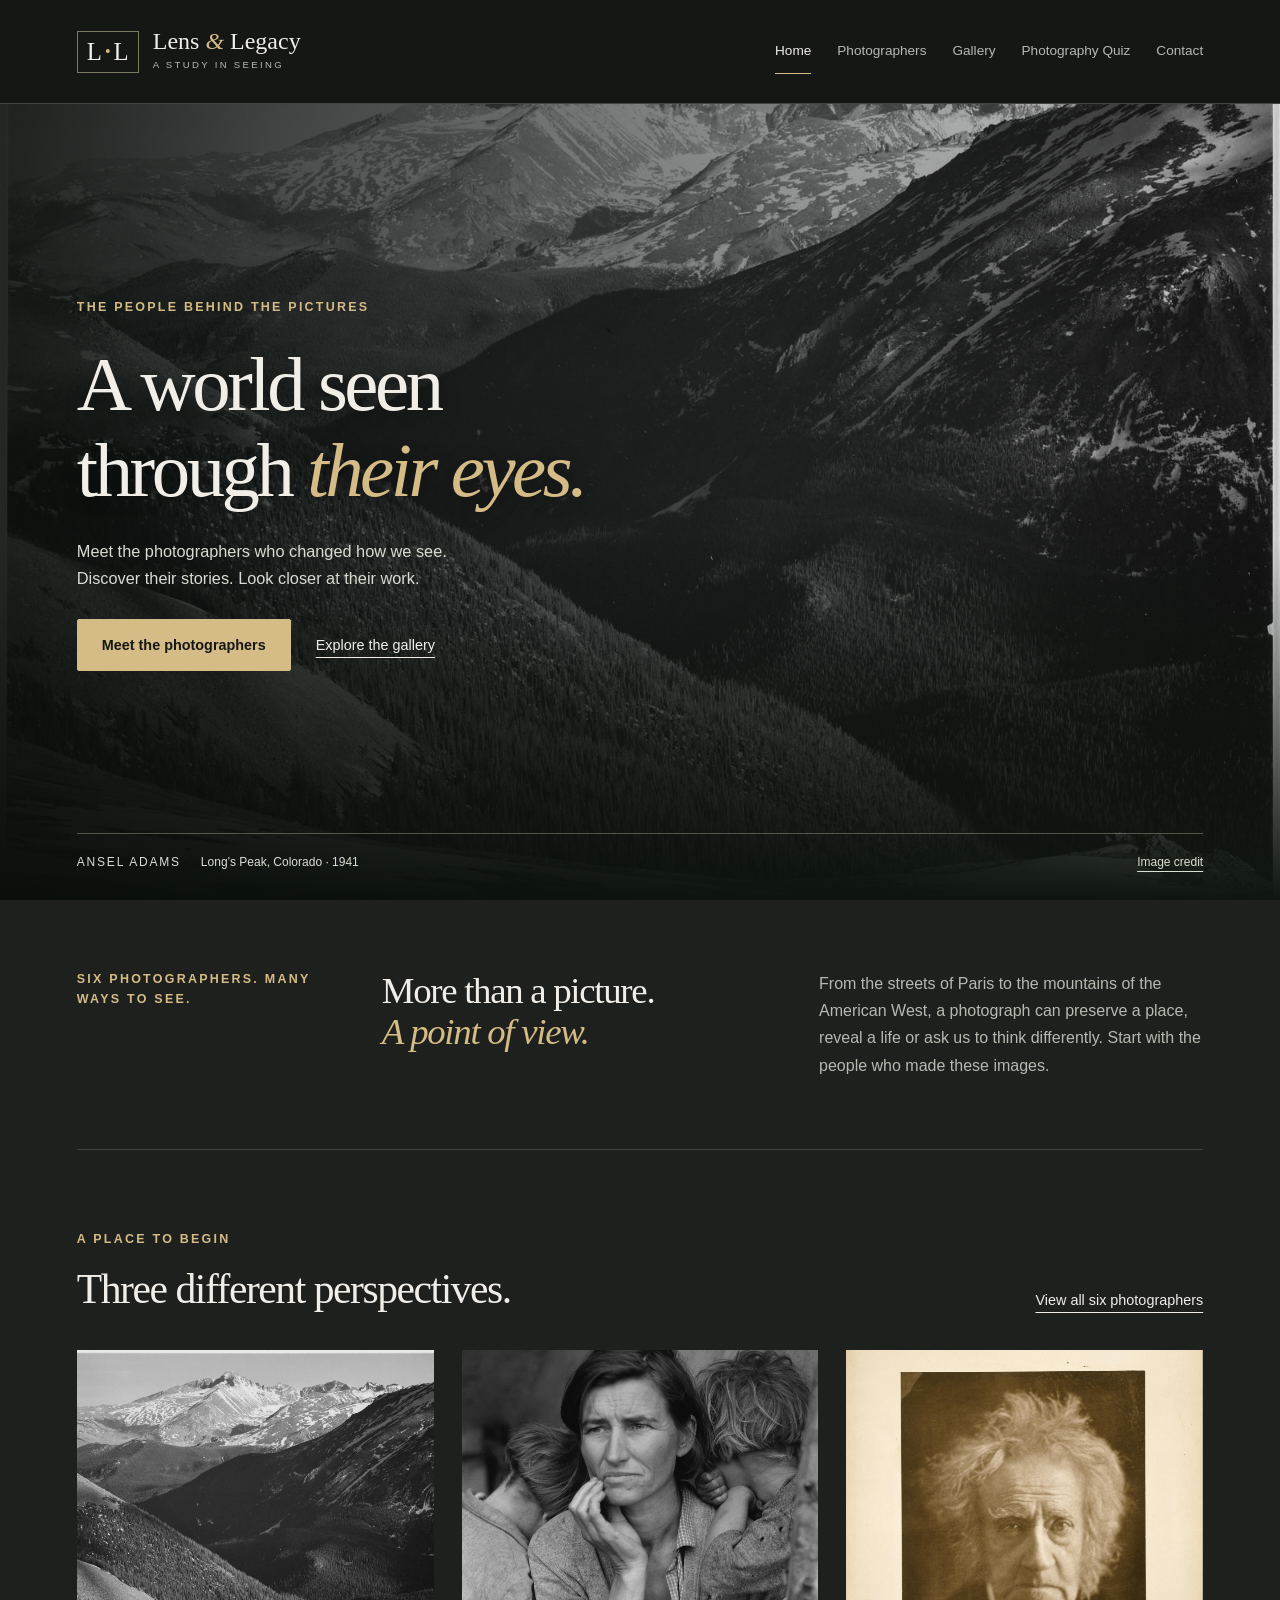
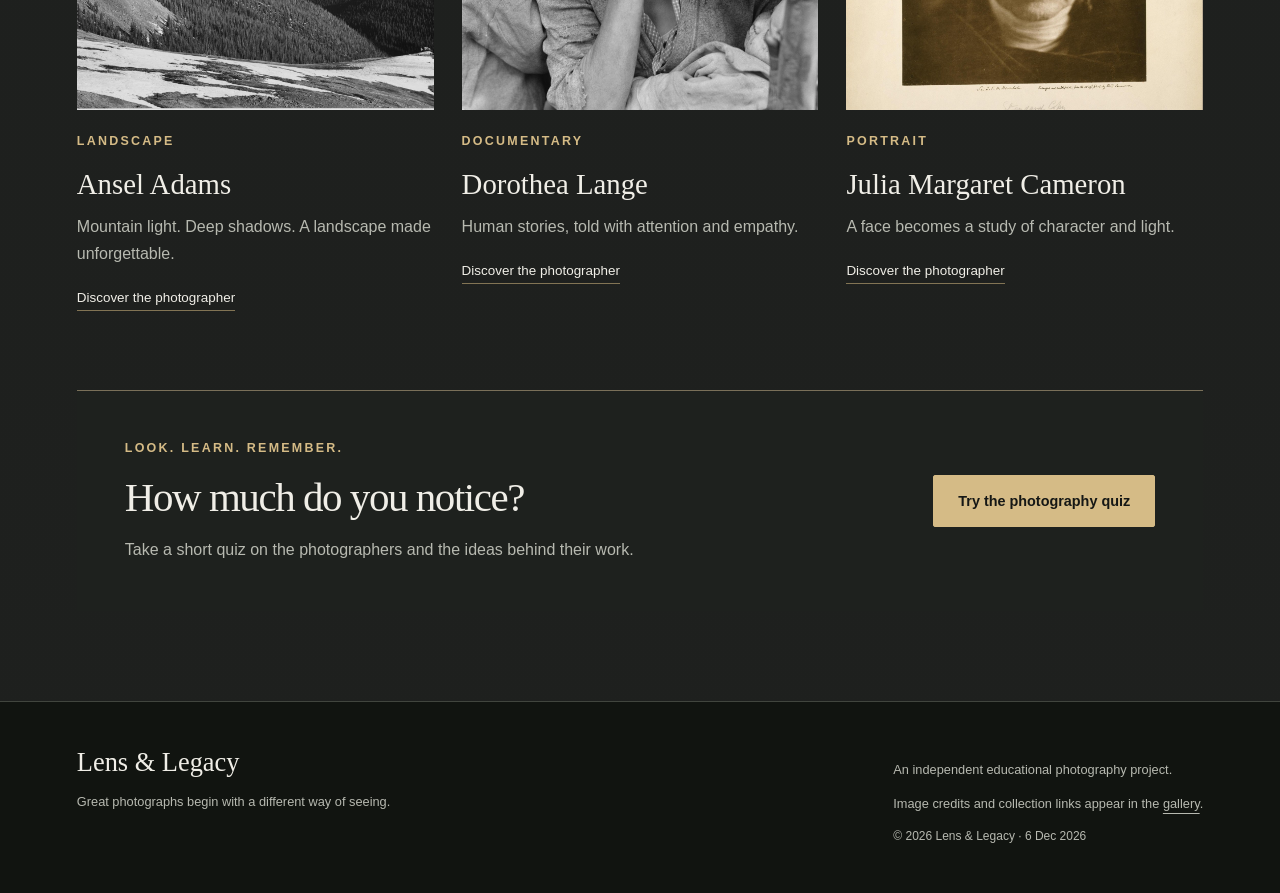
==== index.html @ 567e3548 "Create working photography website version 1" ====
<!DOCTYPE html>
<html lang="en">
<head>
  <meta charset="UTF-8">
  <meta name="viewport" content="width=device-width, initial-scale=1.0">
  <meta name="description" content="Discover six influential photographers, explore their work and learn to look more closely with Lens and Legacy.">
  <title>Home | Lens &amp; Legacy</title>
  <link rel="icon" href="images/favicon.svg" type="image/svg+xml">
  <link rel="stylesheet" href="css/styles.css">
  <script src="js/jquery-3.7.1.min.js" defer></script>
  <script src="js/script.js" defer></script>
</head>
<body>
<a class="skip-link" href="#main">Skip to main content</a>
<header class="site-header">
  <a class="brand" href="index.html" aria-label="Lens and Legacy home"><span class="brand-symbol" aria-hidden="true">L<span>•</span>L</span><span>Lens <i>&amp;</i> Legacy<small>A STUDY IN SEEING</small></span></a>
  <button class="menu-toggle" type="button" aria-expanded="false" aria-controls="navigation">Menu</button>
  <nav id="navigation" aria-label="Main navigation"><a href="index.html" class="active" aria-current="page">Home</a><a href="photographers.html">Photographers</a><a href="gallery.html">Gallery</a><a href="quiz.html">Photography Quiz</a><a href="contact.html">Contact</a></nav>
</header>
<main id="main"><section class="hero">
 <div class="hero-image" role="img" aria-label="Ansel Adams photograph of Long's Peak, Rocky Mountain National Park"></div>
 <div class="hero-copy"><p class="eyebrow">THE PEOPLE BEHIND THE PICTURES</p><h1>A world seen<br>through <em>their eyes.</em></h1><p>Meet the photographers who changed how we see.<br>Discover their stories. Look closer at their work.</p><div class="button-row"><a class="button" href="photographers.html">Meet the photographers</a><a class="text-link" href="gallery.html">Explore the gallery</a></div></div>
 <div class="hero-caption"><span>ANSEL ADAMS</span><span>Long’s Peak, Colorado · 1941</span><a href="gallery.html#credits">Image credit</a></div>
</section>
<section class="intro-strip wrap"><p class="eyebrow">SIX PHOTOGRAPHERS. MANY WAYS TO SEE.</p><h2>More than a picture.<br><em>A point of view.</em></h2><p>From the streets of Paris to the mountains of the American West, a photograph can preserve a place, reveal a life or ask us to think differently. Start with the people who made these images.</p></section>
<section class="wrap section"><div class="section-heading"><div><p class="eyebrow">A PLACE TO BEGIN</p><h2>Three different perspectives.</h2></div><a class="text-link" href="photographers.html">View all six photographers</a></div><div class="feature-grid"><a class="feature-card" href="photographers.html#adams"><div class="image-frame"><img src="images/adams.jpg" alt="Dark forested hills beneath the distant mountains of Rocky Mountain National Park" loading="lazy"></div><p class="eyebrow">Landscape</p><h3>Ansel Adams</h3><p>Mountain light. Deep shadows. A landscape made unforgettable.</p><span class="card-link">Discover the photographer</span></a><a class="feature-card" href="photographers.html#lange"><div class="image-frame"><img src="images/lange.jpg" alt="Florence Owens Thompson with her children close beside her in Migrant Mother" loading="lazy"></div><p class="eyebrow">Documentary</p><h3>Dorothea Lange</h3><p>Human stories, told with attention and empathy.</p><span class="card-link">Discover the photographer</span></a><a class="feature-card" href="photographers.html#cameron"><div class="image-frame"><img src="images/cameron.jpg" alt="A close portrait of the scientist John Herschel with long white hair" loading="lazy"></div><p class="eyebrow">Portrait</p><h3>Julia Margaret Cameron</h3><p>A face becomes a study of character and light.</p><span class="card-link">Discover the photographer</span></a></div></section><section class="learning-banner wrap"><div><p class="eyebrow">LOOK. LEARN. REMEMBER.</p><h2>How much do you notice?</h2><p>Take a short quiz on the photographers and the ideas behind their work.</p></div><a class="button" href="quiz.html">Try the photography quiz</a></section></main>
<footer class="site-footer">
 <div><a class="footer-brand" href="index.html">Lens &amp; Legacy</a><p>Great photographs begin with a different way of seeing.</p></div>
 <div><p>An independent educational photography project.</p><p>Image credits and collection links appear in the <a href="gallery.html#credits">gallery</a>.</p><small>© 2026 Lens &amp; Legacy · <span id="current-date"></span></small></div>
</footer>
<noscript><p class="notice">Enable JavaScript to use gallery filters, the quiz and the contact form. Photographer biographies remain available below each profile.</p></noscript>
</body>
</html>
---- css/styles.css ----
/* Shared page foundations */
:root { --background:#151715; --panel:#1e211e; --text:#f0eee7; --muted:#b7b9b0; --gold:#d5bb86; --line:#41453e; }
* { box-sizing:border-box; }
html { scroll-behavior:smooth; scroll-padding-top:110px; }
body { margin:0; background:linear-gradient(#151715f5,#151715f5),url('../images/adams.jpg') center/cover fixed; color:var(--text); font:16px/1.7 Arial,Helvetica,sans-serif; }
a { color:inherit; text-underline-offset:5px; }
button,input,select,textarea { font:inherit; }
button,a,input,select,textarea { -webkit-tap-highlight-color:transparent; }
button { cursor:pointer; }
button:disabled { cursor:default; }
img { display:block; max-width:100%; }
h1,h2,h3,p,figure { margin:0; }
h1,h2,h3 { font-family:Georgia,'Times New Roman',serif; font-weight:400; line-height:1.12; }
h1 { font-size:clamp(3.1rem,6vw,6.2rem); letter-spacing:-.045em; }
h2 { font-size:clamp(2rem,3.2vw,3.2rem); letter-spacing:-.035em; }
h3 { font-size:1.8rem; }
em { font-weight:400; color:var(--gold); }
p { margin-bottom:1rem; }
.wrap { width:min(1240px,88%); margin-inline:auto; }
.section { padding:80px 0; }
.eyebrow { color:var(--gold); font-size:.78rem; letter-spacing:.18em; line-height:1.6; font-weight:bold; text-transform:uppercase; }
.muted,small,figcaption { color:var(--muted); }
small { font-size:.875rem; }
.skip-link { position:fixed; left:16px; top:-90px; background:var(--gold); color:#111; padding:12px 20px; z-index:100; }
.skip-link:focus { top:12px; }
:focus-visible { outline:3px solid var(--gold); outline-offset:5px; }
.button,.secondary-button { display:inline-block; padding:13px 24px; border:1px solid var(--gold); border-radius:2px; background:var(--gold); color:#151715; text-decoration:none; font-size:.9rem; font-weight:bold; transition:background .2s,transform .2s; }
.button:hover { background:#e7cfa3; transform:translateY(-2px); }
.secondary-button { background:transparent; color:var(--text); border-color:#777d70; }
.secondary-button:hover { background:#32372e; }
.button-row { display:flex; align-items:center; flex-wrap:wrap; gap:25px; margin-top:26px; }
.text-link,.text-button { font-size:.9rem; color:var(--text); text-decoration:underline; text-underline-offset:7px; }
.text-button { border:0; padding:5px 0; background:transparent; }
.text-link:hover,.text-button:hover { color:var(--gold); }
.notice { padding:24px; background:var(--panel); }
[hidden] { display:none !important; }
/* Header and consistent navigation */
.site-header { display:flex; align-items:center; justify-content:space-between; gap:24px; min-height:104px; padding:20px 6%; border-bottom:1px solid var(--line); background:#151715; }
.brand { display:flex; align-items:center; gap:14px; text-decoration:none; font:1.5rem Georgia,serif; white-space:nowrap; }
.brand i { color:var(--gold); }
.brand small { display:block; font: .6rem/2 Arial,sans-serif; letter-spacing:.24em; }
.brand-symbol { display:flex; align-items:center; font-size:1.55rem; border:1px solid #797863; padding:6px 9px; }
.brand-symbol span { color:var(--gold); font-size:1rem; padding:0 3px; }
nav { display:flex; gap:26px; align-items:center; }
nav a { color:var(--muted); font-size:.85rem; text-decoration:none; padding:10px 0; border-bottom:1px solid transparent; }
nav a:hover,nav a.active { color:var(--text); border-bottom-color:var(--gold); }
.menu-toggle { display:none; border:1px solid var(--line); color:var(--text); background:transparent; padding:8px 14px; }
/* Home exhibition hero */
.hero { min-height:660px; height:calc(100vh - 104px); max-height:900px; position:relative; display:flex; align-items:center; overflow:hidden; }
.hero-image { position:absolute; inset:0; background:linear-gradient(90deg,rgba(9,14,11,.88),rgba(9,14,11,.35) 65%,rgba(9,14,11,.08)),linear-gradient(0deg,#101610,transparent 45%),url('../images/adams.jpg') center 49%/cover; }
.hero-copy { position:relative; width:88%; max-width:1240px; margin:auto; padding:65px 0 100px; }
.hero-copy h1 { margin:24px 0; max-width:880px; text-shadow:0 2px 20px #0005; }
.hero-copy>p:not(.eyebrow) { color:#d8dbd2; font-size:1.02rem; }
.hero-caption { position:absolute; bottom:28px; left:6%; right:6%; display:flex; gap:20px; align-items:center; border-top:1px solid #a3ac9270; padding-top:18px; color:#d9ded3; font-size:.75rem; }
.hero-caption span:first-child { letter-spacing:.15em; }
.hero-caption a { margin-left:auto; }
.intro-strip { display:grid; grid-template-columns:1fr 1.5fr 1.45fr; gap:40px; padding:70px 0; border-bottom:1px solid var(--line); align-items:start; }
.intro-strip h2 { font-size:2.3rem; }
.intro-strip>p:last-child { color:var(--muted); margin:0; }
.section-heading { display:flex; align-items:end; justify-content:space-between; gap:25px; margin-bottom:38px; }
.section-heading h2 { font-size:2.6rem; }
.feature-grid { display:grid; grid-template-columns:repeat(3,1fr); gap:28px; }
.feature-card { text-decoration:none; }
.image-frame { overflow:hidden; background:#0b0c0b; margin-bottom:22px; }
.feature-card img { width:100%; height:360px; object-fit:cover; transition:transform .6s; }
.feature-card:hover img { transform:scale(1.035); }
.feature-card h3 { margin-bottom:12px; }
.feature-card p:not(.eyebrow) { color:var(--muted); }
.card-link { font-size:.84rem; border-bottom:1px solid #827454; padding-bottom:5px; }
.learning-banner { display:flex; justify-content:space-between; align-items:center; gap:30px; padding:48px; background:var(--panel); border-top:1px solid #7a7059; margin-bottom:90px; }
.learning-banner h2 { margin-bottom:15px; }
.learning-banner p:last-child { color:var(--muted); margin-bottom:0; }
.learning-banner .button { flex-shrink:0; }
/* Page introductions and biographies */
.page-intro { padding:80px 0 60px; border-bottom:1px solid var(--line); }
.page-intro h1 { margin:20px 0 26px; }
.page-intro>p:last-child { max-width:650px; color:var(--muted); font-size:1.05rem; }
.profiles { padding-bottom:60px; }
.profile { display:grid; grid-template-columns: .9fr 1.1fr; gap:70px; padding:70px 0; border-bottom:1px solid var(--line); scroll-margin-top:20px; }
.profile:nth-child(even) figure { order:2; }
.profile figure img { width:100%; height:460px; object-fit:contain; background:#101210; }
figcaption { font-size:.85rem; padding-top:12px; }
.profile-copy h2 { margin:15px 0 20px; }
.profile-copy>p:not(.eyebrow) { color:var(--muted); }
.profile-copy .standfirst { color:var(--text) !important; font-size:1.2rem; }
.story-details { margin-top:22px; padding:22px 0 0; border-top:1px solid var(--line); }
.story-details h3 { font-size:1.35rem; margin-bottom:12px; color:var(--gold); }
.story-details p { color:var(--muted); }
.story-details a { font-size:.8rem; }
/* Gallery and full photograph viewer */
.gallery-section { padding-top:36px; }
.filter-bar { display:flex; gap:12px; flex-wrap:wrap; margin-bottom:16px; }
.filter-button { background:transparent; color:var(--muted); border:1px solid #666d60; padding:8px 21px; border-radius:2px; font-size:.9rem; }
.filter-button.selected,.filter-button:hover { background:var(--gold); border-color:var(--gold); color:#111; }
#gallery-status { font-size:.85rem; }
.gallery-grid { display:grid; grid-template-columns:repeat(3,1fr); gap:45px 28px; margin-top:28px; }
.gallery-open { position:relative; width:100%; border:0; padding:0; background:#0c0e0c; overflow:hidden; }
.gallery-open img { width:100%; height:360px; object-fit:cover; transition:transform .5s; }
.gallery-open span { position:absolute; bottom:16px; left:16px; background:#131713e8; color:var(--text); padding:6px 12px; font-size:.8rem; }
.gallery-open:hover img { transform:scale(1.04); }
.gallery-item h2 { font-size:1.55rem; margin-bottom:10px; }
.gallery-item figcaption p { margin-bottom:8px; }
.credits { max-width:900px; margin-top:70px; border-top:1px solid var(--line); }
.credits h2 { margin-bottom:20px; }
.credits p,.credits li { color:var(--muted); font-size:.9rem; }
.credits li { padding-bottom:12px; }
dialog { background:#161916; color:var(--text); border:1px solid #737767; width:min(1100px,95vw); max-height:95vh; padding:22px; }
dialog::backdrop { background:#000e; }
.viewer-top { display:flex; justify-content:space-between; align-items:center; }
.viewer-top p { margin:0; color:var(--muted); font-size:.85rem; }
dialog button { background:transparent; color:var(--text); border:1px solid var(--line); padding:7px 15px; font-size:.85rem; }
#viewer-image { width:100%; height:65vh; object-fit:contain; margin:18px 0; }
.viewer-bottom { display:flex; justify-content:space-between; align-items:center; gap:20px; text-align:center; }
.viewer-bottom h2 { font-size:1.35rem; }
.viewer-bottom p,.viewer-bottom a { font-size:.8rem; margin:7px 0; }
/* Forms and quiz */
.quiz-layout,.contact-layout { display:grid; grid-template-columns:1fr 1.7fr; gap:80px; padding:60px 0 90px; }
.quiz-note,.contact-note { align-self:start; }
.quiz-note { padding:30px; background:var(--panel); border-top:2px solid var(--gold); }
.quiz-note h2,.contact-note h2 { font-size:2.2rem; margin:18px 0; }
.quiz-note p,.contact-note p { color:var(--muted); }
.quiz-note a { display:block; margin-top:25px; font-size:.9rem; }
.quiz-note button { display:block; margin-top:15px; }
fieldset { border:0; padding:0 0 30px; margin:0 0 34px; border-bottom:1px solid var(--line); min-width:0; }
legend { font:1.4rem/1.4 Georgia,serif; margin-bottom:18px; width:100%; }
.question-number { display:block; font: .75rem/2 Arial,sans-serif; text-transform:uppercase; letter-spacing:.12em; color:var(--gold); margin-bottom:8px; }
.answer-option { display:flex; align-items:center; gap:13px; padding:13px 17px; margin:10px 0; border:1px solid var(--line); background:#1c201b; cursor:pointer; }
.answer-option:has(input:checked) { border-color:var(--gold); background:#333326; }
input[type=radio],input[type=checkbox] { accent-color:var(--gold); width:18px; height:18px; flex-shrink:0; }
.answer-feedback { margin-top:15px; font-size:.9rem; color:var(--gold); }
.contact-note img { height:330px; width:100%; object-fit:cover; margin-bottom:26px; }
.form-note { color:var(--muted); font-size:.9rem; padding-bottom:15px; }
.form-field { margin-bottom:24px; }
.form-field>label { display:block; margin-bottom:9px; }
input[type=text],input[type=email],select,textarea { width:100%; background:#20241f; color:var(--text); border:1px solid #747b6b; border-radius:2px; padding:12px 14px; }
select { appearance:none; background-image:url("data:image/svg+xml,%3Csvg xmlns='http://www.w3.org/2000/svg' width='16' height='12'%3E%3Cpath d='m3 3 5 5 5-5' fill='none' stroke='%23d5bb86' stroke-width='2'/%3E%3C/svg%3E"); background-position:right 14px center; background-repeat:no-repeat; padding-right:40px; }
textarea { resize:vertical; min-height:160px; }
.form-field small { display:block; margin-top:5px; }
.check-label { display:flex !important; align-items:start; gap:12px; font-size:.9rem; }
.check-label input { margin-top:5px; }
.error { display:block; color:#ffb6a6; font-size:.9rem; margin-top:6px; }
[aria-invalid=true] { border-color:#ffb6a6 !important; }
.result-panel { background:var(--panel); border:1px solid #827454; padding:30px; margin-top:30px; }
.result-panel h2 { margin-bottom:18px; }
.result-panel p { color:var(--muted); }
.score { color:var(--gold) !important; font:3.8rem Georgia,serif; }
dt { color:var(--gold); margin-top:15px; font-size:.85rem; }
dd { margin:5px 0 20px; white-space:pre-wrap; overflow-wrap:anywhere; }
.site-footer { padding:45px 6%; display:flex; justify-content:space-between; gap:40px; border-top:1px solid var(--line); background:#111410; }
.footer-brand { font:1.65rem Georgia,serif; text-decoration:none; }
.site-footer p { font-size:.8rem; color:var(--muted); margin-top:12px; margin-bottom:6px; }
.site-footer small { font-size:.75rem; }
/* Smaller screens */
@media(max-width:1000px) {
 .site-header { flex-wrap:wrap; }
 nav { gap:20px; }
 .brand { font-size:1.25rem; }
 .intro-strip { grid-template-columns:1fr 1fr; }
 .intro-strip>.eyebrow { grid-column:1/-1; }
 .profile { gap:35px; }
 .feature-card img,.gallery-open img { height:290px; }
 .quiz-layout,.contact-layout { gap:35px; }
}
@media(max-width:720px) {
 .site-header { min-height:90px; padding:18px 6%; }
 .menu-toggle { display:block; }
 nav { width:100%; flex-wrap:wrap; gap:5px 22px; }
 .js-menu nav { display:none; }
 .js-menu nav.is-open { display:flex; }
 .hero { min-height:650px; height:auto; }
 .hero-copy { padding:80px 0 150px; }
 .hero-copy h1 { font-size:3.6rem; }
 .hero-image { background-position:60% center; }
 .hero-caption { flex-wrap:wrap; gap:6px 16px; }
 .hero-caption span:nth-child(2) { width:100%; }
 .hero-caption a { margin-left:0; }
 .intro-strip,.feature-grid,.gallery-grid,.profile,.quiz-layout,.contact-layout { grid-template-columns:1fr; }
 .intro-strip { padding:45px 0; gap:20px; }
 .section { padding:50px 0; }
 .section-heading,.learning-banner { align-items:start; flex-direction:column; }
 .section-heading h2 { font-size:2.1rem; }
 .feature-grid { gap:40px; }
 .feature-card img { height:390px; }
 .learning-banner { padding:30px; margin-bottom:55px; }
 .page-intro { padding:50px 0 35px; }
 .page-intro h1 { font-size:3.2rem; }
 .profile { padding:40px 0; gap:28px; }
 .profile:nth-child(even) figure { order:0; }
 .profile figure img { height:370px; }
 .gallery-grid { gap:35px; }
 .gallery-open img { height:420px; }
 .credits { margin-top:45px; }
 .viewer-bottom { flex-wrap:wrap; }
 .viewer-bottom>div { order:-1; width:100%; }
 #viewer-image { height:52vh; }
 .quiz-layout,.contact-layout { padding:35px 0 60px; }
 .site-footer { flex-direction:column; gap:24px; }
}
@media(prefers-reduced-motion:reduce) {
 html { scroll-behavior:auto; }
 *,*::before,*::after { animation:none !important; transition:none !important; }
}
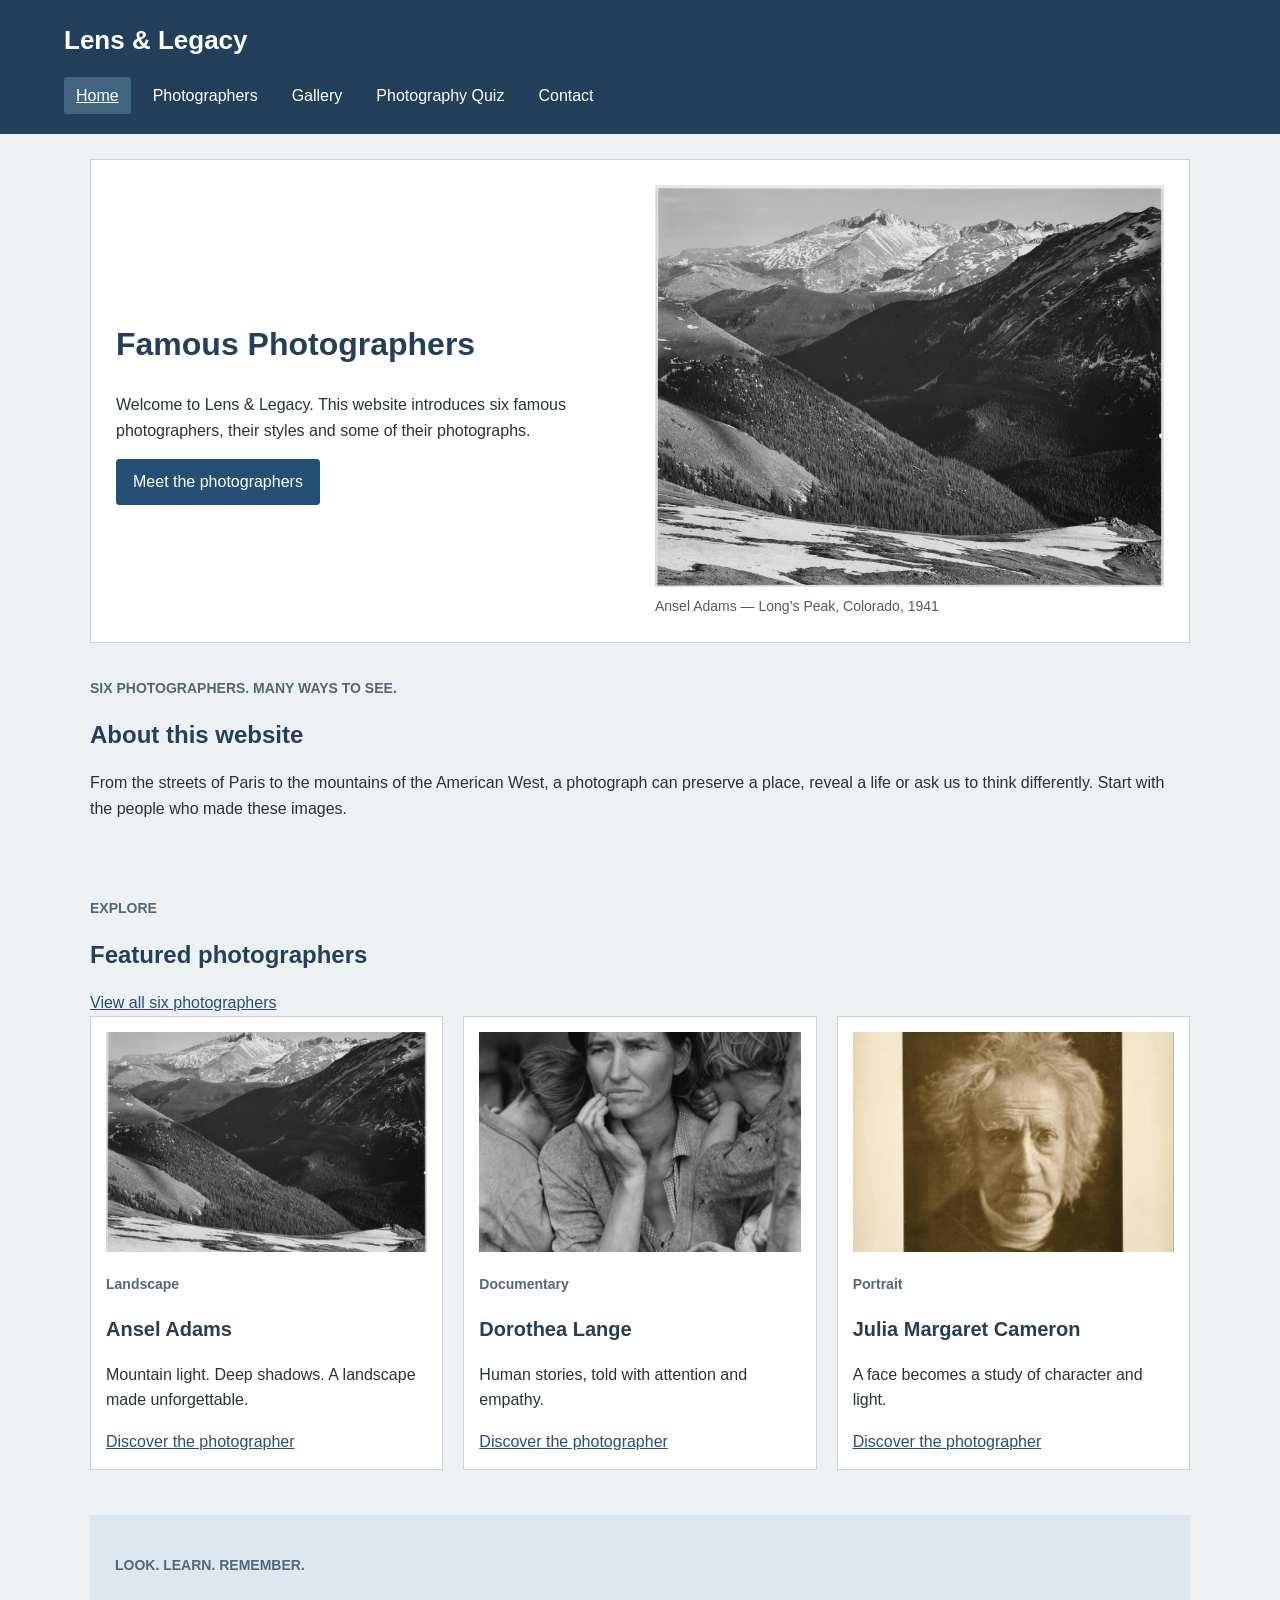
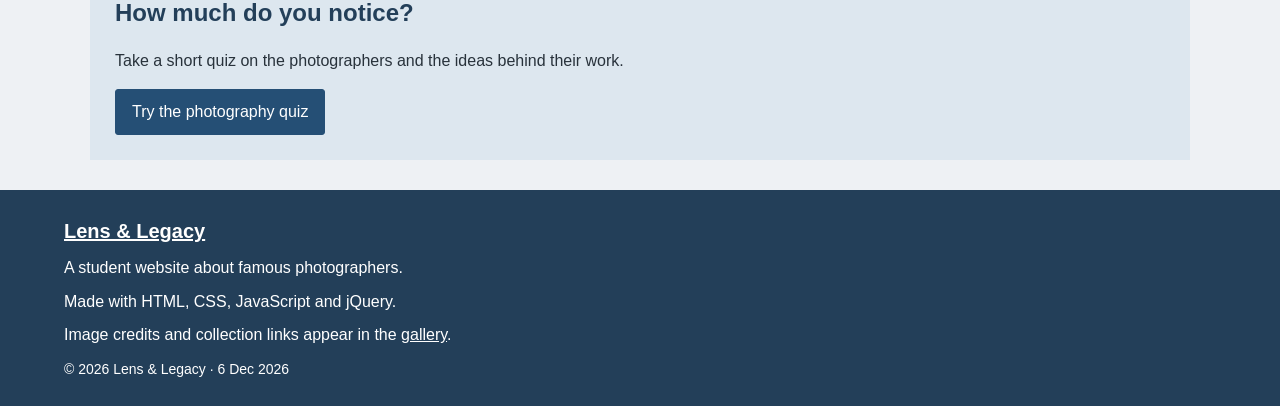
==== commit 7e361163: "Simplify layout and gallery for beginner coursework" ====
--- a/index.html
+++ b/index.html
@@ -13,21 +13,68 @@
 <body>
 <a class="skip-link" href="#main">Skip to main content</a>
 <header class="site-header">
-  <a class="brand" href="index.html" aria-label="Lens and Legacy home"><span class="brand-symbol" aria-hidden="true">L<span>•</span>L</span><span>Lens <i>&amp;</i> Legacy<small>A STUDY IN SEEING</small></span></a>
-  <button class="menu-toggle" type="button" aria-expanded="false" aria-controls="navigation">Menu</button>
+  <a class="brand" href="index.html" aria-label="Lens and Legacy home"><span>Lens <i>&amp;</i> Legacy</span></a>
   <nav id="navigation" aria-label="Main navigation"><a href="index.html" class="active" aria-current="page">Home</a><a href="photographers.html">Photographers</a><a href="gallery.html">Gallery</a><a href="quiz.html">Photography Quiz</a><a href="contact.html">Contact</a></nav>
 </header>
-<main id="main"><section class="hero">
- <div class="hero-image" role="img" aria-label="Ansel Adams photograph of Long's Peak, Rocky Mountain National Park"></div>
- <div class="hero-copy"><p class="eyebrow">THE PEOPLE BEHIND THE PICTURES</p><h1>A world seen<br>through <em>their eyes.</em></h1><p>Meet the photographers who changed how we see.<br>Discover their stories. Look closer at their work.</p><div class="button-row"><a class="button" href="photographers.html">Meet the photographers</a><a class="text-link" href="gallery.html">Explore the gallery</a></div></div>
- <div class="hero-caption"><span>ANSEL ADAMS</span><span>Long’s Peak, Colorado · 1941</span><a href="gallery.html#credits">Image credit</a></div>
+<main id="main">
+<section class="hero wrap">
+  <div class="hero-copy">
+    <h1>Famous Photographers</h1>
+    <p>Welcome to Lens &amp; Legacy. This website introduces six famous photographers, their styles and some of their photographs.</p>
+    <a class="button" href="photographers.html">Meet the photographers</a>
+  </div>
+  <figure>
+    <img src="images/adams.jpg" alt="Mountains and forest in Rocky Mountain National Park photographed by Ansel Adams">
+    <figcaption>Ansel Adams — Long’s Peak, Colorado, 1941</figcaption>
+  </figure>
 </section>
-<section class="intro-strip wrap"><p class="eyebrow">SIX PHOTOGRAPHERS. MANY WAYS TO SEE.</p><h2>More than a picture.<br><em>A point of view.</em></h2><p>From the streets of Paris to the mountains of the American West, a photograph can preserve a place, reveal a life or ask us to think differently. Start with the people who made these images.</p></section>
-<section class="wrap section"><div class="section-heading"><div><p class="eyebrow">A PLACE TO BEGIN</p><h2>Three different perspectives.</h2></div><a class="text-link" href="photographers.html">View all six photographers</a></div><div class="feature-grid"><a class="feature-card" href="photographers.html#adams"><div class="image-frame"><img src="images/adams.jpg" alt="Dark forested hills beneath the distant mountains of Rocky Mountain National Park" loading="lazy"></div><p class="eyebrow">Landscape</p><h3>Ansel Adams</h3><p>Mountain light. Deep shadows. A landscape made unforgettable.</p><span class="card-link">Discover the photographer</span></a><a class="feature-card" href="photographers.html#lange"><div class="image-frame"><img src="images/lange.jpg" alt="Florence Owens Thompson with her children close beside her in Migrant Mother" loading="lazy"></div><p class="eyebrow">Documentary</p><h3>Dorothea Lange</h3><p>Human stories, told with attention and empathy.</p><span class="card-link">Discover the photographer</span></a><a class="feature-card" href="photographers.html#cameron"><div class="image-frame"><img src="images/cameron.jpg" alt="A close portrait of the scientist John Herschel with long white hair" loading="lazy"></div><p class="eyebrow">Portrait</p><h3>Julia Margaret Cameron</h3><p>A face becomes a study of character and light.</p><span class="card-link">Discover the photographer</span></a></div></section><section class="learning-banner wrap"><div><p class="eyebrow">LOOK. LEARN. REMEMBER.</p><h2>How much do you notice?</h2><p>Take a short quiz on the photographers and the ideas behind their work.</p></div><a class="button" href="quiz.html">Try the photography quiz</a></section></main>
+<section class="intro-strip wrap">
+<p class="eyebrow">SIX PHOTOGRAPHERS. MANY WAYS TO SEE.</p>
+<h2>About this website</h2>
+<p>From the streets of Paris to the mountains of the American West, a photograph can preserve a place, reveal a life or ask us to think differently. Start with the people who made these images.</p>
+</section>
+<section class="wrap section">
+<div class="section-heading">
+<div>
+<p class="eyebrow">EXPLORE</p>
+<h2>Featured photographers</h2>
+</div><a class="text-link" href="photographers.html">View all six photographers</a>
+</div>
+<div class="feature-grid"><a class="feature-card" href="photographers.html#adams">
+<div class="image-frame"><img src="images/adams.jpg" alt="Dark forested hills beneath the distant mountains of Rocky Mountain National Park" loading="lazy">
+</div>
+<p class="eyebrow">Landscape</p>
+<h3>Ansel Adams</h3>
+<p>Mountain light. Deep shadows. A landscape made unforgettable.</p><span class="card-link">Discover the photographer</span></a><a class="feature-card" href="photographers.html#lange">
+<div class="image-frame"><img src="images/lange.jpg" alt="Florence Owens Thompson with her children close beside her in Migrant Mother" loading="lazy">
+</div>
+<p class="eyebrow">Documentary</p>
+<h3>Dorothea Lange</h3>
+<p>Human stories, told with attention and empathy.</p><span class="card-link">Discover the photographer</span></a><a class="feature-card" href="photographers.html#cameron">
+<div class="image-frame"><img src="images/cameron.jpg" alt="A close portrait of the scientist John Herschel with long white hair" loading="lazy">
+</div>
+<p class="eyebrow">Portrait</p>
+<h3>Julia Margaret Cameron</h3>
+<p>A face becomes a study of character and light.</p><span class="card-link">Discover the photographer</span></a>
+</div>
+</section>
+<section class="learning-banner wrap">
+<div>
+<p class="eyebrow">LOOK. LEARN. REMEMBER.</p>
+<h2>How much do you notice?</h2>
+<p>Take a short quiz on the photographers and the ideas behind their work.</p>
+</div><a class="button" href="quiz.html">Try the photography quiz</a>
+</section></main>
 <footer class="site-footer">
- <div><a class="footer-brand" href="index.html">Lens &amp; Legacy</a><p>Great photographs begin with a different way of seeing.</p></div>
- <div><p>An independent educational photography project.</p><p>Image credits and collection links appear in the <a href="gallery.html#credits">gallery</a>.</p><small>© 2026 Lens &amp; Legacy · <span id="current-date"></span></small></div>
+ <div><a class="footer-brand" href="index.html">Lens &amp; Legacy</a>
+<p>A student website about famous photographers.</p>
+</div>
+ <div>
+<p>Made with HTML, CSS, JavaScript and jQuery.</p>
+<p>Image credits and collection links appear in the <a href="gallery.html#credits">gallery</a>.</p><small>© 2026 Lens &amp; Legacy · <span id="current-date"></span></small>
+</div>
 </footer>
-<noscript><p class="notice">Enable JavaScript to use gallery filters, the quiz and the contact form. Photographer biographies remain available below each profile.</p></noscript>
+<noscript>
+<p class="notice">Enable JavaScript to use gallery filters, the quiz and the contact form. Photographer biographies remain available below each profile.</p></noscript>
 </body>
 </html>
--- a/css/styles.css
+++ b/css/styles.css
@@ -1,202 +1,452 @@
-/* Shared page foundations */
-:root { --background:#151715; --panel:#1e211e; --text:#f0eee7; --muted:#b7b9b0; --gold:#d5bb86; --line:#41453e; }
-* { box-sizing:border-box; }
-html { scroll-behavior:smooth; scroll-padding-top:110px; }
-body { margin:0; background:linear-gradient(#151715f5,#151715f5),url('../images/adams.jpg') center/cover fixed; color:var(--text); font:16px/1.7 Arial,Helvetica,sans-serif; }
-a { color:inherit; text-underline-offset:5px; }
-button,input,select,textarea { font:inherit; }
-button,a,input,select,textarea { -webkit-tap-highlight-color:transparent; }
-button { cursor:pointer; }
-button:disabled { cursor:default; }
-img { display:block; max-width:100%; }
-h1,h2,h3,p,figure { margin:0; }
-h1,h2,h3 { font-family:Georgia,'Times New Roman',serif; font-weight:400; line-height:1.12; }
-h1 { font-size:clamp(3.1rem,6vw,6.2rem); letter-spacing:-.045em; }
-h2 { font-size:clamp(2rem,3.2vw,3.2rem); letter-spacing:-.035em; }
-h3 { font-size:1.8rem; }
-em { font-weight:400; color:var(--gold); }
-p { margin-bottom:1rem; }
-.wrap { width:min(1240px,88%); margin-inline:auto; }
-.section { padding:80px 0; }
-.eyebrow { color:var(--gold); font-size:.78rem; letter-spacing:.18em; line-height:1.6; font-weight:bold; text-transform:uppercase; }
-.muted,small,figcaption { color:var(--muted); }
-small { font-size:.875rem; }
-.skip-link { position:fixed; left:16px; top:-90px; background:var(--gold); color:#111; padding:12px 20px; z-index:100; }
-.skip-link:focus { top:12px; }
-:focus-visible { outline:3px solid var(--gold); outline-offset:5px; }
-.button,.secondary-button { display:inline-block; padding:13px 24px; border:1px solid var(--gold); border-radius:2px; background:var(--gold); color:#151715; text-decoration:none; font-size:.9rem; font-weight:bold; transition:background .2s,transform .2s; }
-.button:hover { background:#e7cfa3; transform:translateY(-2px); }
-.secondary-button { background:transparent; color:var(--text); border-color:#777d70; }
-.secondary-button:hover { background:#32372e; }
-.button-row { display:flex; align-items:center; flex-wrap:wrap; gap:25px; margin-top:26px; }
-.text-link,.text-button { font-size:.9rem; color:var(--text); text-decoration:underline; text-underline-offset:7px; }
-.text-button { border:0; padding:5px 0; background:transparent; }
-.text-link:hover,.text-button:hover { color:var(--gold); }
-.notice { padding:24px; background:var(--panel); }
-[hidden] { display:none !important; }
-/* Header and consistent navigation */
-.site-header { display:flex; align-items:center; justify-content:space-between; gap:24px; min-height:104px; padding:20px 6%; border-bottom:1px solid var(--line); background:#151715; }
-.brand { display:flex; align-items:center; gap:14px; text-decoration:none; font:1.5rem Georgia,serif; white-space:nowrap; }
-.brand i { color:var(--gold); }
-.brand small { display:block; font: .6rem/2 Arial,sans-serif; letter-spacing:.24em; }
-.brand-symbol { display:flex; align-items:center; font-size:1.55rem; border:1px solid #797863; padding:6px 9px; }
-.brand-symbol span { color:var(--gold); font-size:1rem; padding:0 3px; }
-nav { display:flex; gap:26px; align-items:center; }
-nav a { color:var(--muted); font-size:.85rem; text-decoration:none; padding:10px 0; border-bottom:1px solid transparent; }
-nav a:hover,nav a.active { color:var(--text); border-bottom-color:var(--gold); }
-.menu-toggle { display:none; border:1px solid var(--line); color:var(--text); background:transparent; padding:8px 14px; }
-/* Home exhibition hero */
-.hero { min-height:660px; height:calc(100vh - 104px); max-height:900px; position:relative; display:flex; align-items:center; overflow:hidden; }
-.hero-image { position:absolute; inset:0; background:linear-gradient(90deg,rgba(9,14,11,.88),rgba(9,14,11,.35) 65%,rgba(9,14,11,.08)),linear-gradient(0deg,#101610,transparent 45%),url('../images/adams.jpg') center 49%/cover; }
-.hero-copy { position:relative; width:88%; max-width:1240px; margin:auto; padding:65px 0 100px; }
-.hero-copy h1 { margin:24px 0; max-width:880px; text-shadow:0 2px 20px #0005; }
-.hero-copy>p:not(.eyebrow) { color:#d8dbd2; font-size:1.02rem; }
-.hero-caption { position:absolute; bottom:28px; left:6%; right:6%; display:flex; gap:20px; align-items:center; border-top:1px solid #a3ac9270; padding-top:18px; color:#d9ded3; font-size:.75rem; }
-.hero-caption span:first-child { letter-spacing:.15em; }
-.hero-caption a { margin-left:auto; }
-.intro-strip { display:grid; grid-template-columns:1fr 1.5fr 1.45fr; gap:40px; padding:70px 0; border-bottom:1px solid var(--line); align-items:start; }
-.intro-strip h2 { font-size:2.3rem; }
-.intro-strip>p:last-child { color:var(--muted); margin:0; }
-.section-heading { display:flex; align-items:end; justify-content:space-between; gap:25px; margin-bottom:38px; }
-.section-heading h2 { font-size:2.6rem; }
-.feature-grid { display:grid; grid-template-columns:repeat(3,1fr); gap:28px; }
-.feature-card { text-decoration:none; }
-.image-frame { overflow:hidden; background:#0b0c0b; margin-bottom:22px; }
-.feature-card img { width:100%; height:360px; object-fit:cover; transition:transform .6s; }
-.feature-card:hover img { transform:scale(1.035); }
-.feature-card h3 { margin-bottom:12px; }
-.feature-card p:not(.eyebrow) { color:var(--muted); }
-.card-link { font-size:.84rem; border-bottom:1px solid #827454; padding-bottom:5px; }
-.learning-banner { display:flex; justify-content:space-between; align-items:center; gap:30px; padding:48px; background:var(--panel); border-top:1px solid #7a7059; margin-bottom:90px; }
-.learning-banner h2 { margin-bottom:15px; }
-.learning-banner p:last-child { color:var(--muted); margin-bottom:0; }
-.learning-banner .button { flex-shrink:0; }
-/* Page introductions and biographies */
-.page-intro { padding:80px 0 60px; border-bottom:1px solid var(--line); }
-.page-intro h1 { margin:20px 0 26px; }
-.page-intro>p:last-child { max-width:650px; color:var(--muted); font-size:1.05rem; }
-.profiles { padding-bottom:60px; }
-.profile { display:grid; grid-template-columns: .9fr 1.1fr; gap:70px; padding:70px 0; border-bottom:1px solid var(--line); scroll-margin-top:20px; }
-.profile:nth-child(even) figure { order:2; }
-.profile figure img { width:100%; height:460px; object-fit:contain; background:#101210; }
-figcaption { font-size:.85rem; padding-top:12px; }
-.profile-copy h2 { margin:15px 0 20px; }
-.profile-copy>p:not(.eyebrow) { color:var(--muted); }
-.profile-copy .standfirst { color:var(--text) !important; font-size:1.2rem; }
-.story-details { margin-top:22px; padding:22px 0 0; border-top:1px solid var(--line); }
-.story-details h3 { font-size:1.35rem; margin-bottom:12px; color:var(--gold); }
-.story-details p { color:var(--muted); }
-.story-details a { font-size:.8rem; }
-/* Gallery and full photograph viewer */
-.gallery-section { padding-top:36px; }
-.filter-bar { display:flex; gap:12px; flex-wrap:wrap; margin-bottom:16px; }
-.filter-button { background:transparent; color:var(--muted); border:1px solid #666d60; padding:8px 21px; border-radius:2px; font-size:.9rem; }
-.filter-button.selected,.filter-button:hover { background:var(--gold); border-color:var(--gold); color:#111; }
-#gallery-status { font-size:.85rem; }
-.gallery-grid { display:grid; grid-template-columns:repeat(3,1fr); gap:45px 28px; margin-top:28px; }
-.gallery-open { position:relative; width:100%; border:0; padding:0; background:#0c0e0c; overflow:hidden; }
-.gallery-open img { width:100%; height:360px; object-fit:cover; transition:transform .5s; }
-.gallery-open span { position:absolute; bottom:16px; left:16px; background:#131713e8; color:var(--text); padding:6px 12px; font-size:.8rem; }
-.gallery-open:hover img { transform:scale(1.04); }
-.gallery-item h2 { font-size:1.55rem; margin-bottom:10px; }
-.gallery-item figcaption p { margin-bottom:8px; }
-.credits { max-width:900px; margin-top:70px; border-top:1px solid var(--line); }
-.credits h2 { margin-bottom:20px; }
-.credits p,.credits li { color:var(--muted); font-size:.9rem; }
-.credits li { padding-bottom:12px; }
-dialog { background:#161916; color:var(--text); border:1px solid #737767; width:min(1100px,95vw); max-height:95vh; padding:22px; }
-dialog::backdrop { background:#000e; }
-.viewer-top { display:flex; justify-content:space-between; align-items:center; }
-.viewer-top p { margin:0; color:var(--muted); font-size:.85rem; }
-dialog button { background:transparent; color:var(--text); border:1px solid var(--line); padding:7px 15px; font-size:.85rem; }
-#viewer-image { width:100%; height:65vh; object-fit:contain; margin:18px 0; }
-.viewer-bottom { display:flex; justify-content:space-between; align-items:center; gap:20px; text-align:center; }
-.viewer-bottom h2 { font-size:1.35rem; }
-.viewer-bottom p,.viewer-bottom a { font-size:.8rem; margin:7px 0; }
+/* Basic styles used on every page */
+* {
+    box-sizing: border-box;
+}
+body {
+    margin: 0;
+    font-family: Arial, sans-serif;
+    font-size: 16px;
+    line-height: 1.6;
+    color: #28323b;
+    background: #eef1f4;
+}
+a {
+    color: #254f75;
+}
+img {
+    max-width: 100%;
+}
+h1, h2, h3 {
+    line-height: 1.3;
+    color: #233f59;
+}
+h1 {
+    font-size: 32px;
+}
+h2 {
+    font-size: 24px;
+}
+h3 {
+    font-size: 20px;
+}
+em {
+    font-style: normal;
+}
+button, input, textarea, select {
+    font: inherit;
+}
+button {
+    cursor: pointer;
+}
+button:disabled {
+    cursor: default;
+    opacity: 0.5;
+}
+.wrap {
+    width: 90%;
+    max-width: 1100px;
+    margin: 0 auto;
+}
+.section {
+    padding: 25px 0;
+}
+.eyebrow {
+    font-size: 14px;
+    font-weight: bold;
+    color: #53677a;
+}
+small, figcaption, .muted {
+    font-size: 14px;
+    color: #4f5b65;
+}
+figure {
+    margin: 0;
+}
+figcaption {
+    padding-top: 8px;
+}
+[hidden] {
+    display: none !important;
+}
+:focus-visible {
+    outline: 3px solid #a25809;
+    outline-offset: 3px;
+}
+.skip-link {
+    position: absolute;
+    top: -60px;
+    left: 10px;
+    padding: 10px;
+    background: white;
+}
+.skip-link:focus {
+    top: 10px;
+}
+/* Header and navigation */
+.site-header {
+    padding: 20px 5%;
+    background: #233f59;
+    color: white;
+}
+.brand {
+    font-size: 26px;
+    font-weight: bold;
+    color: white;
+    text-decoration: none;
+}
+.brand i {
+    font-style: normal;
+}
+nav {
+    margin-top: 15px;
+    display: flex;
+    flex-wrap: wrap;
+    gap: 10px;
+}
+nav a {
+    color: white;
+    padding: 6px 12px;
+    text-decoration: none;
+    border-radius: 3px;
+}
+nav a:hover, nav a.active {
+    background: #426581;
+    text-decoration: underline;
+}
+/* Homepage */
+.hero {
+    display: flex;
+    align-items: center;
+    gap: 30px;
+    margin-top: 25px;
+    padding: 25px;
+    background: white;
+    border: 1px solid #ccd3da;
+}
+.hero-copy, .hero figure {
+    flex: 1;
+}
+.hero img {
+    width: 100%;
+    display: block;
+}
+.button, .secondary-button {
+    display: inline-block;
+    padding: 9px 16px;
+    border: 1px solid #254f75;
+    border-radius: 3px;
+    background: #254f75;
+    color: white;
+    text-decoration: none;
+}
+.button:hover, .secondary-button:hover {
+    background: #18364f;
+}
+.secondary-button {
+    background: white;
+    color: #254f75;
+}
+.secondary-button:hover {
+    color: white;
+}
+.button-row {
+    display: flex;
+    gap: 15px;
+    align-items: center;
+    flex-wrap: wrap;
+}
+.intro-strip {
+    padding: 20px 0;
+}
+.feature-grid, .gallery-grid {
+    display: flex;
+    flex-wrap: wrap;
+    gap: 20px;
+}
+.feature-card, .gallery-item {
+    width: calc((100% - 40px) / 3);
+    background: white;
+    border: 1px solid #ccd3da;
+    padding: 15px;
+}
+.feature-card {
+    color: #28323b;
+    text-decoration: none;
+}
+.feature-card img {
+    width: 100%;
+    height: 220px;
+    object-fit: cover;
+}
+.card-link {
+    color: #254f75;
+    text-decoration: underline;
+}
+.learning-banner {
+    margin-top: 20px;
+    margin-bottom: 30px;
+    padding: 25px;
+    background: #dde7ef;
+}
+/* Photographer information */
+.page-intro {
+    padding: 25px 0;
+    border-bottom: 1px solid #ccd3da;
+}
+.profiles {
+    padding-bottom: 25px;
+}
+.profile {
+    display: flex;
+    gap: 25px;
+    margin-top: 25px;
+    padding: 25px;
+    background: white;
+    border: 1px solid #ccd3da;
+}
+.profile figure {
+    width: 35%;
+}
+.profile figure img {
+    width: 100%;
+    height: 300px;
+    object-fit: contain;
+    background: #e5e8eb;
+}
+.profile-copy {
+    flex: 1;
+}
+.profile-copy h2 {
+    margin-top: 5px;
+}
+.text-button {
+    padding: 5px 0;
+    border: none;
+    background: none;
+    color: #254f75;
+    text-decoration: underline;
+}
+.story-details {
+    margin-top: 15px;
+    padding-top: 5px;
+    border-top: 1px solid #ccd3da;
+}
+/* Gallery filters and a simple on-page picture preview */
+.gallery-section {
+    padding-top: 25px;
+}
+.filter-bar {
+    display: flex;
+    flex-wrap: wrap;
+    gap: 10px;
+}
+.filter-button {
+    padding: 7px 14px;
+    background: white;
+    color: #254f75;
+    border: 1px solid #254f75;
+    border-radius: 3px;
+}
+.filter-button.selected, .filter-button:hover {
+    background: #254f75;
+    color: white;
+}
+.gallery-open {
+    width: 100%;
+    padding: 0;
+    background: white;
+    border: none;
+    color: #254f75;
+}
+.gallery-open img {
+    width: 100%;
+    height: 250px;
+    object-fit: cover;
+}
+.gallery-open span {
+    display: block;
+    padding: 5px;
+    text-decoration: underline;
+}
+.gallery-item h2 {
+    font-size: 19px;
+}
+.gallery-preview {
+    background: white;
+    padding: 20px;
+    margin-bottom: 25px;
+    border: 1px solid #9cabb8;
+}
+.viewer-top, .viewer-bottom {
+    display: flex;
+    gap: 15px;
+    justify-content: space-between;
+    align-items: center;
+}
+.viewer-top button, .viewer-bottom button {
+    padding: 6px 12px;
+}
+.viewer-bottom {
+    text-align: center;
+}
+#viewer-image {
+    display: block;
+    width: 100%;
+    height: 430px;
+    object-fit: contain;
+    margin: 15px 0;
+    background: #e5e8eb;
+}
+.credits {
+    margin-top: 30px;
+    border-top: 1px solid #ccd3da;
+    overflow-wrap: anywhere;
+}
+.credits li {
+    margin-bottom: 12px;
+}
 /* Forms and quiz */
-.quiz-layout,.contact-layout { display:grid; grid-template-columns:1fr 1.7fr; gap:80px; padding:60px 0 90px; }
-.quiz-note,.contact-note { align-self:start; }
-.quiz-note { padding:30px; background:var(--panel); border-top:2px solid var(--gold); }
-.quiz-note h2,.contact-note h2 { font-size:2.2rem; margin:18px 0; }
-.quiz-note p,.contact-note p { color:var(--muted); }
-.quiz-note a { display:block; margin-top:25px; font-size:.9rem; }
-.quiz-note button { display:block; margin-top:15px; }
-fieldset { border:0; padding:0 0 30px; margin:0 0 34px; border-bottom:1px solid var(--line); min-width:0; }
-legend { font:1.4rem/1.4 Georgia,serif; margin-bottom:18px; width:100%; }
-.question-number { display:block; font: .75rem/2 Arial,sans-serif; text-transform:uppercase; letter-spacing:.12em; color:var(--gold); margin-bottom:8px; }
-.answer-option { display:flex; align-items:center; gap:13px; padding:13px 17px; margin:10px 0; border:1px solid var(--line); background:#1c201b; cursor:pointer; }
-.answer-option:has(input:checked) { border-color:var(--gold); background:#333326; }
-input[type=radio],input[type=checkbox] { accent-color:var(--gold); width:18px; height:18px; flex-shrink:0; }
-.answer-feedback { margin-top:15px; font-size:.9rem; color:var(--gold); }
-.contact-note img { height:330px; width:100%; object-fit:cover; margin-bottom:26px; }
-.form-note { color:var(--muted); font-size:.9rem; padding-bottom:15px; }
-.form-field { margin-bottom:24px; }
-.form-field>label { display:block; margin-bottom:9px; }
-input[type=text],input[type=email],select,textarea { width:100%; background:#20241f; color:var(--text); border:1px solid #747b6b; border-radius:2px; padding:12px 14px; }
-select { appearance:none; background-image:url("data:image/svg+xml,%3Csvg xmlns='http://www.w3.org/2000/svg' width='16' height='12'%3E%3Cpath d='m3 3 5 5 5-5' fill='none' stroke='%23d5bb86' stroke-width='2'/%3E%3C/svg%3E"); background-position:right 14px center; background-repeat:no-repeat; padding-right:40px; }
-textarea { resize:vertical; min-height:160px; }
-.form-field small { display:block; margin-top:5px; }
-.check-label { display:flex !important; align-items:start; gap:12px; font-size:.9rem; }
-.check-label input { margin-top:5px; }
-.error { display:block; color:#ffb6a6; font-size:.9rem; margin-top:6px; }
-[aria-invalid=true] { border-color:#ffb6a6 !important; }
-.result-panel { background:var(--panel); border:1px solid #827454; padding:30px; margin-top:30px; }
-.result-panel h2 { margin-bottom:18px; }
-.result-panel p { color:var(--muted); }
-.score { color:var(--gold) !important; font:3.8rem Georgia,serif; }
-dt { color:var(--gold); margin-top:15px; font-size:.85rem; }
-dd { margin:5px 0 20px; white-space:pre-wrap; overflow-wrap:anywhere; }
-.site-footer { padding:45px 6%; display:flex; justify-content:space-between; gap:40px; border-top:1px solid var(--line); background:#111410; }
-.footer-brand { font:1.65rem Georgia,serif; text-decoration:none; }
-.site-footer p { font-size:.8rem; color:var(--muted); margin-top:12px; margin-bottom:6px; }
-.site-footer small { font-size:.75rem; }
-/* Smaller screens */
-@media(max-width:1000px) {
- .site-header { flex-wrap:wrap; }
- nav { gap:20px; }
- .brand { font-size:1.25rem; }
- .intro-strip { grid-template-columns:1fr 1fr; }
- .intro-strip>.eyebrow { grid-column:1/-1; }
- .profile { gap:35px; }
- .feature-card img,.gallery-open img { height:290px; }
- .quiz-layout,.contact-layout { gap:35px; }
-}
-@media(max-width:720px) {
- .site-header { min-height:90px; padding:18px 6%; }
- .menu-toggle { display:block; }
- nav { width:100%; flex-wrap:wrap; gap:5px 22px; }
- .js-menu nav { display:none; }
- .js-menu nav.is-open { display:flex; }
- .hero { min-height:650px; height:auto; }
- .hero-copy { padding:80px 0 150px; }
- .hero-copy h1 { font-size:3.6rem; }
- .hero-image { background-position:60% center; }
- .hero-caption { flex-wrap:wrap; gap:6px 16px; }
- .hero-caption span:nth-child(2) { width:100%; }
- .hero-caption a { margin-left:0; }
- .intro-strip,.feature-grid,.gallery-grid,.profile,.quiz-layout,.contact-layout { grid-template-columns:1fr; }
- .intro-strip { padding:45px 0; gap:20px; }
- .section { padding:50px 0; }
- .section-heading,.learning-banner { align-items:start; flex-direction:column; }
- .section-heading h2 { font-size:2.1rem; }
- .feature-grid { gap:40px; }
- .feature-card img { height:390px; }
- .learning-banner { padding:30px; margin-bottom:55px; }
- .page-intro { padding:50px 0 35px; }
- .page-intro h1 { font-size:3.2rem; }
- .profile { padding:40px 0; gap:28px; }
- .profile:nth-child(even) figure { order:0; }
- .profile figure img { height:370px; }
- .gallery-grid { gap:35px; }
- .gallery-open img { height:420px; }
- .credits { margin-top:45px; }
- .viewer-bottom { flex-wrap:wrap; }
- .viewer-bottom>div { order:-1; width:100%; }
- #viewer-image { height:52vh; }
- .quiz-layout,.contact-layout { padding:35px 0 60px; }
- .site-footer { flex-direction:column; gap:24px; }
-}
-@media(prefers-reduced-motion:reduce) {
- html { scroll-behavior:auto; }
- *,*::before,*::after { animation:none !important; transition:none !important; }
-}
+.quiz-layout, .contact-layout {
+    display: flex;
+    gap: 30px;
+    padding: 30px 0;
+}
+.quiz-note, .contact-note {
+    width: 30%;
+    align-self: flex-start;
+    padding: 20px;
+    background: #dde7ef;
+}
+.quiz-layout > div, .contact-layout > div {
+    flex: 1;
+    min-width: 0;
+}
+.quiz-note a, .quiz-note button {
+    display: block;
+    margin-top: 15px;
+}
+.contact-note img {
+    width: 100%;
+}
+fieldset {
+    margin: 0 0 22px;
+    padding: 18px;
+    background: white;
+    border: 1px solid #ccd3da;
+}
+legend {
+    font-weight: bold;
+    padding: 0 6px;
+}
+.question-number {
+    display: block;
+    font-size: 14px;
+    color: #53677a;
+}
+.answer-option {
+    display: block;
+    padding: 6px 0;
+}
+.answer-feedback {
+    color: #254f75;
+    font-weight: bold;
+}
+.form-field {
+    margin-bottom: 18px;
+}
+.form-field > label {
+    display: block;
+    margin-bottom: 6px;
+    font-weight: bold;
+}
+input[type=text], input[type=email], textarea, select {
+    width: 100%;
+    padding: 9px;
+    border: 1px solid #7c8c99;
+    border-radius: 3px;
+    background: white;
+    color: #28323b;
+}
+textarea {
+    resize: vertical;
+}
+input[type=checkbox], input[type=radio] {
+    width: 17px;
+    height: 17px;
+}
+.check-label {
+    display: flex !important;
+    gap: 8px;
+    align-items: flex-start;
+    font-weight: normal !important;
+}
+.check-label input {
+    flex-shrink: 0;
+    margin-top: 5px;
+}
+.form-field small {
+    display: block;
+}
+.error {
+    display: block;
+    color: #a42520;
+    font-size: 14px;
+    margin-top: 5px;
+}
+[aria-invalid=true] {
+    border-color: #a42520 !important;
+}
+.result-panel {
+    padding: 20px;
+    margin-top: 20px;
+    border: 1px solid #8aa38b;
+    background: #e8f1e8;
+}
+.score {
+    font-size: 30px;
+    font-weight: bold;
+}
+dt {
+    font-weight: bold;
+}
+dd {
+    margin: 5px 0 15px;
+    white-space: pre-wrap;
+    overflow-wrap: anywhere;
+}
+.site-footer {
+    padding: 25px 5%;
+    background: #233f59;
+    color: white;
+}
+.site-footer a, .site-footer small {
+    color: white;
+}
+.footer-brand {
+    font-weight: bold;
+    font-size: 20px;
+}
+.site-footer p {
+    margin: 8px 0;
+}
+.notice {
+    padding: 20px;
+}
+/* Simple phone layout */
+@media (max-width: 700px) {
+    .hero, .profile, .quiz-layout, .contact-layout {
+        flex-direction: column;
+    }
+    .profile figure, .quiz-note, .contact-note, .feature-card, .gallery-item {
+        width: 100%;
+    }
+    .viewer-bottom {
+        flex-wrap: wrap;
+    }
+    #viewer-image {
+        height: 300px;
+    }
+    h1 {
+        font-size: 28px;
+    }
+}
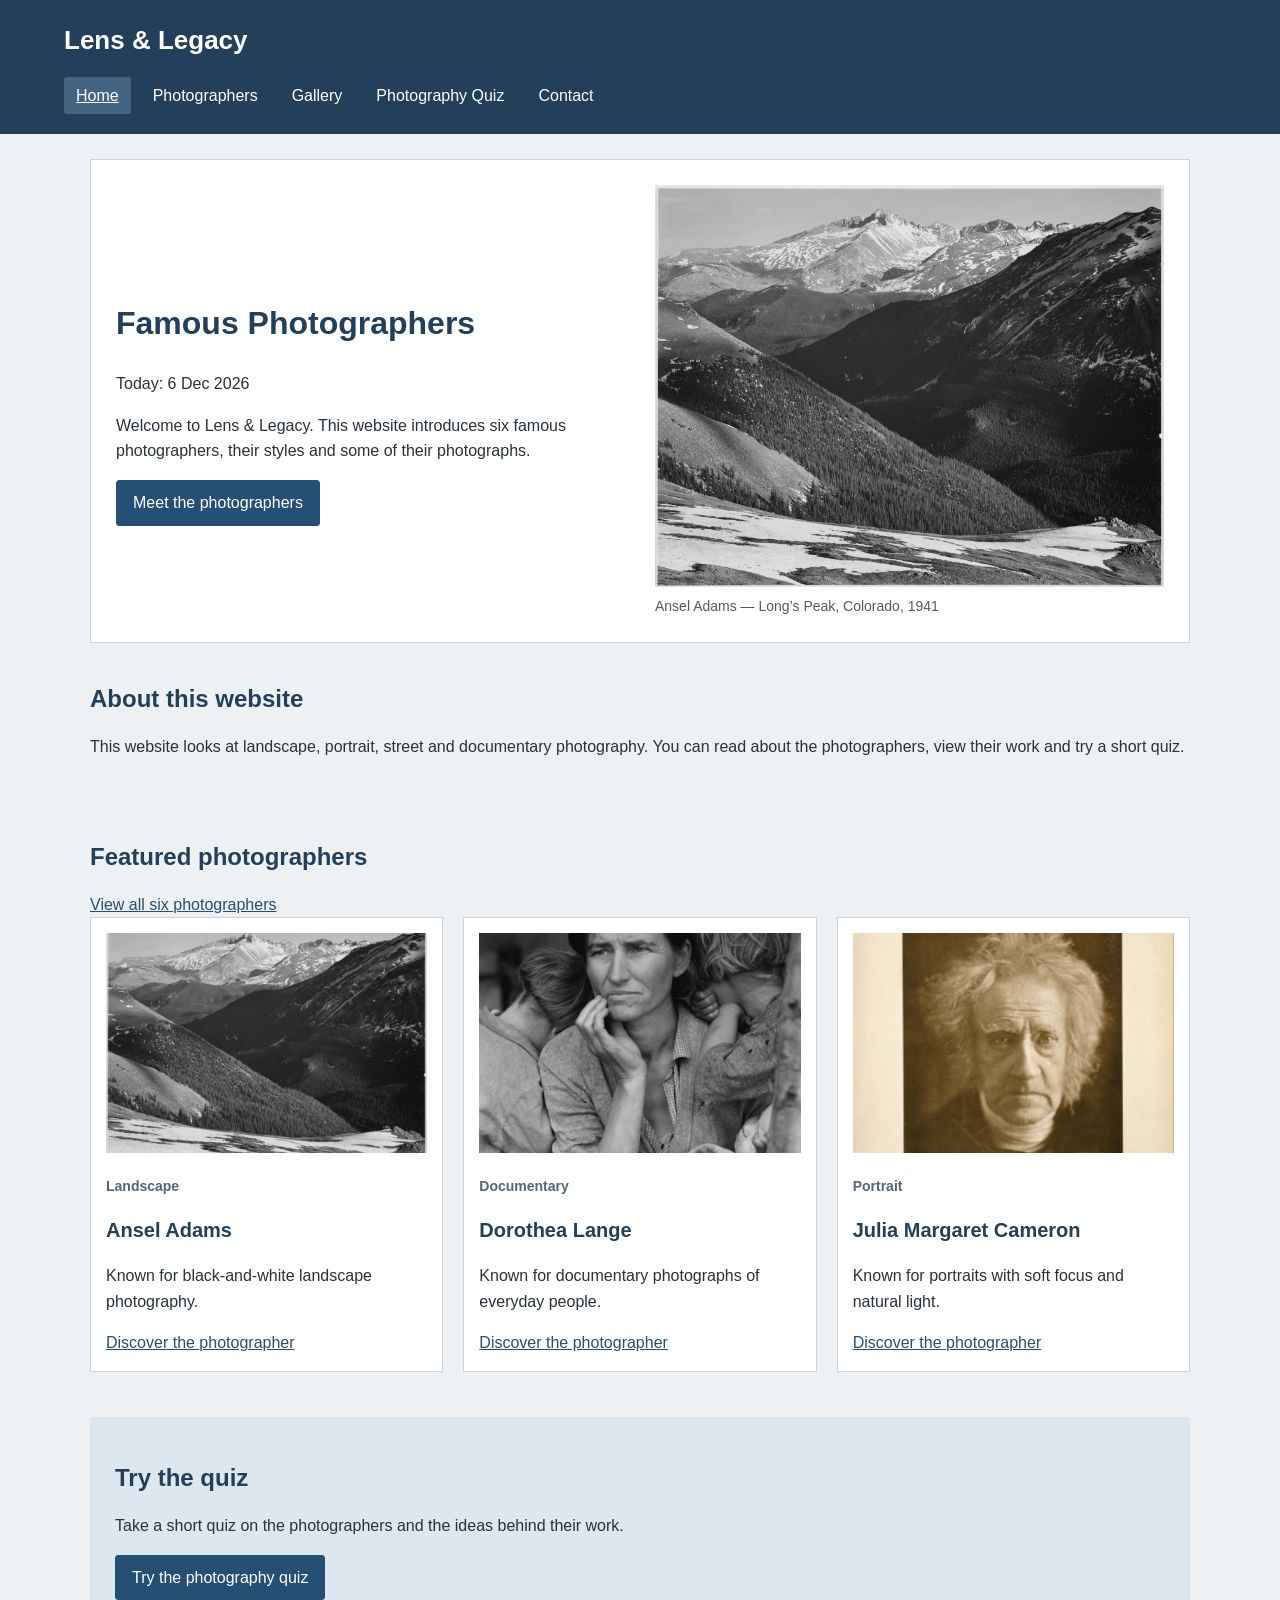
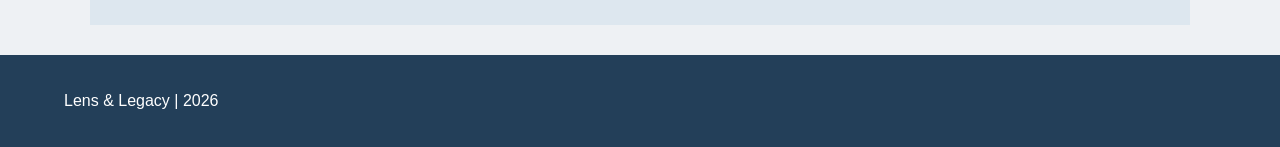
==== commit c0f9104f: "Use straightforward coursework wording and a minimal footer" ====
--- a/index.html
+++ b/index.html
@@ -20,6 +20,7 @@
 <section class="hero wrap">
   <div class="hero-copy">
     <h1>Famous Photographers</h1>
+    <p>Today: <span id="current-date"></span></p>
     <p>Welcome to Lens &amp; Legacy. This website introduces six famous photographers, their styles and some of their photographs.</p>
     <a class="button" href="photographers.html">Meet the photographers</a>
   </div>
@@ -29,14 +30,14 @@
   </figure>
 </section>
 <section class="intro-strip wrap">
-<p class="eyebrow">SIX PHOTOGRAPHERS. MANY WAYS TO SEE.</p>
+
 <h2>About this website</h2>
-<p>From the streets of Paris to the mountains of the American West, a photograph can preserve a place, reveal a life or ask us to think differently. Start with the people who made these images.</p>
+<p>This website looks at landscape, portrait, street and documentary photography. You can read about the photographers, view their work and try a short quiz.</p>
 </section>
 <section class="wrap section">
 <div class="section-heading">
 <div>
-<p class="eyebrow">EXPLORE</p>
+
 <h2>Featured photographers</h2>
 </div><a class="text-link" href="photographers.html">View all six photographers</a>
 </div>
@@ -45,36 +46,29 @@
 </div>
 <p class="eyebrow">Landscape</p>
 <h3>Ansel Adams</h3>
-<p>Mountain light. Deep shadows. A landscape made unforgettable.</p><span class="card-link">Discover the photographer</span></a><a class="feature-card" href="photographers.html#lange">
+<p>Known for black-and-white landscape photography.</p><span class="card-link">Discover the photographer</span></a><a class="feature-card" href="photographers.html#lange">
 <div class="image-frame"><img src="images/lange.jpg" alt="Florence Owens Thompson with her children close beside her in Migrant Mother" loading="lazy">
 </div>
 <p class="eyebrow">Documentary</p>
 <h3>Dorothea Lange</h3>
-<p>Human stories, told with attention and empathy.</p><span class="card-link">Discover the photographer</span></a><a class="feature-card" href="photographers.html#cameron">
+<p>Known for documentary photographs of everyday people.</p><span class="card-link">Discover the photographer</span></a><a class="feature-card" href="photographers.html#cameron">
 <div class="image-frame"><img src="images/cameron.jpg" alt="A close portrait of the scientist John Herschel with long white hair" loading="lazy">
 </div>
 <p class="eyebrow">Portrait</p>
 <h3>Julia Margaret Cameron</h3>
-<p>A face becomes a study of character and light.</p><span class="card-link">Discover the photographer</span></a>
+<p>Known for portraits with soft focus and natural light.</p><span class="card-link">Discover the photographer</span></a>
 </div>
 </section>
 <section class="learning-banner wrap">
 <div>
-<p class="eyebrow">LOOK. LEARN. REMEMBER.</p>
-<h2>How much do you notice?</h2>
+
+<h2>Try the quiz</h2>
 <p>Take a short quiz on the photographers and the ideas behind their work.</p>
 </div><a class="button" href="quiz.html">Try the photography quiz</a>
 </section></main>
 <footer class="site-footer">
- <div><a class="footer-brand" href="index.html">Lens &amp; Legacy</a>
-<p>A student website about famous photographers.</p>
-</div>
- <div>
-<p>Made with HTML, CSS, JavaScript and jQuery.</p>
-<p>Image credits and collection links appear in the <a href="gallery.html#credits">gallery</a>.</p><small>© 2026 Lens &amp; Legacy · <span id="current-date"></span></small>
-</div>
+  <p>Lens &amp; Legacy | 2026</p>
 </footer>
-<noscript>
-<p class="notice">Enable JavaScript to use gallery filters, the quiz and the contact form. Photographer biographies remain available below each profile.</p></noscript>
+
 </body>
 </html>
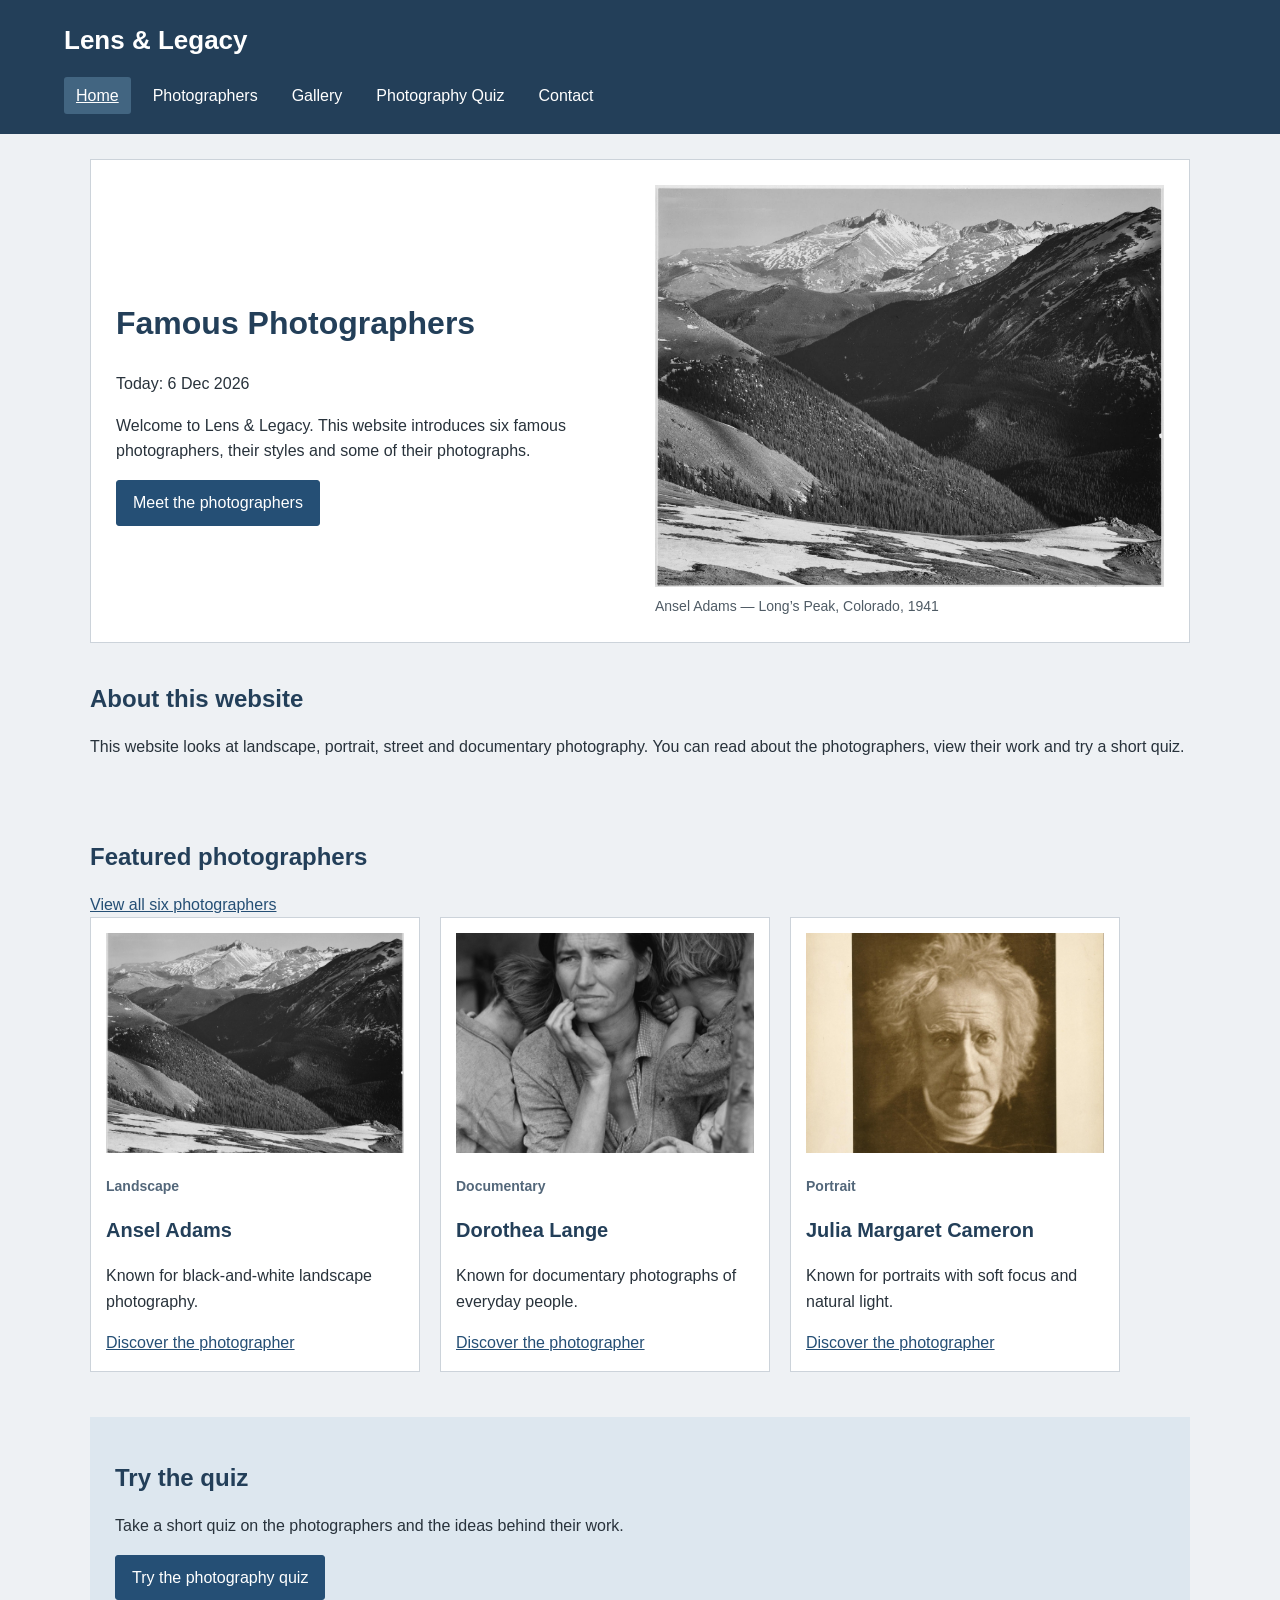
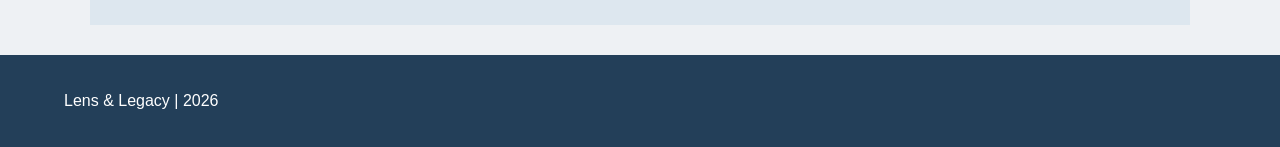
==== commit 79e0d8b0: "Simplify coursework code and add team module assignments" ====
--- a/index.html
+++ b/index.html
@@ -1,21 +1,25 @@
 <!DOCTYPE html>
 <html lang="en">
+<!-- Page module assigned to: Xu Jiale
+     Scope: Home page, featured photographers and date display. -->
 <head>
   <meta charset="UTF-8">
   <meta name="viewport" content="width=device-width, initial-scale=1.0">
   <meta name="description" content="Discover six influential photographers, explore their work and learn to look more closely with Lens and Legacy.">
   <title>Home | Lens &amp; Legacy</title>
-  <link rel="icon" href="images/favicon.svg" type="image/svg+xml">
+  <link rel="icon" href="images/favicon.png" type="image/png">
   <link rel="stylesheet" href="css/styles.css">
   <script src="js/jquery-3.7.1.min.js" defer></script>
   <script src="js/script.js" defer></script>
 </head>
 <body>
 <a class="skip-link" href="#main">Skip to main content</a>
+<!-- Shared navigation assigned to: Xu Jiale. -->
 <header class="site-header">
   <a class="brand" href="index.html" aria-label="Lens and Legacy home"><span>Lens <i>&amp;</i> Legacy</span></a>
   <nav id="navigation" aria-label="Main navigation"><a href="index.html" class="active" aria-current="page">Home</a><a href="photographers.html">Photographers</a><a href="gallery.html">Gallery</a><a href="quiz.html">Photography Quiz</a><a href="contact.html">Contact</a></nav>
 </header>
+<!-- Main content assigned to: Xu Jiale. -->
 <main id="main">
 <section class="hero wrap">
   <div class="hero-copy">
@@ -66,6 +70,7 @@
 <p>Take a short quiz on the photographers and the ideas behind their work.</p>
 </div><a class="button" href="quiz.html">Try the photography quiz</a>
 </section></main>
+<!-- Shared footer assigned to: Xu Jiale. -->
 <footer class="site-footer">
   <p>Lens &amp; Legacy | 2026</p>
 </footer>
--- a/css/styles.css
+++ b/css/styles.css
@@ -1,4 +1,5 @@
-/* Basic styles used on every page */
+/* Assigned to: Xu Jiale
+   Shared colours, fonts, spacing and keyboard focus styles. */
 * {
     box-sizing: border-box;
 }
@@ -68,7 +69,7 @@
 [hidden] {
     display: none !important;
 }
-:focus-visible {
+:focus {
     outline: 3px solid #a25809;
     outline-offset: 3px;
 }
@@ -82,7 +83,8 @@
 .skip-link:focus {
     top: 10px;
 }
-/* Header and navigation */
+/* Assigned to: Xu Jiale
+   Header and navigation styles. */
 .site-header {
     padding: 20px 5%;
     background: #233f59;
@@ -113,7 +115,8 @@
     background: #426581;
     text-decoration: underline;
 }
-/* Homepage */
+/* Assigned to: Xu Jiale
+   Home page layout and featured photographer cards. */
 .hero {
     display: flex;
     align-items: center;
@@ -164,7 +167,7 @@
     gap: 20px;
 }
 .feature-card, .gallery-item {
-    width: calc((100% - 40px) / 3);
+    width: 30%;
     background: white;
     border: 1px solid #ccd3da;
     padding: 15px;
@@ -188,7 +191,8 @@
     padding: 25px;
     background: #dde7ef;
 }
-/* Photographer information */
+/* Assigned to: Xu Jiale
+   Photographer profile and expandable story styles. */
 .page-intro {
     padding: 25px 0;
     border-bottom: 1px solid #ccd3da;
@@ -231,7 +235,8 @@
     padding-top: 5px;
     border-top: 1px solid #ccd3da;
 }
-/* Gallery filters and a simple on-page picture preview */
+/* Assigned to: Yang Angran
+   Gallery filters, photograph cards and image preview styles. */
 .gallery-section {
     padding-top: 25px;
 }
@@ -305,7 +310,8 @@
 .credits li {
     margin-bottom: 12px;
 }
-/* Forms and quiz */
+/* Shared layout assigned to: Wei Junze and Gao Qianchen
+   Quiz and contact page columns. */
 .quiz-layout, .contact-layout {
     display: flex;
     gap: 30px;
@@ -328,6 +334,8 @@
 .contact-note img {
     width: 100%;
 }
+/* Assigned to: Wei Junze
+   Quiz question, answer and feedback styles. */
 fieldset {
     margin: 0 0 22px;
     padding: 18px;
@@ -351,6 +359,8 @@
     color: #254f75;
     font-weight: bold;
 }
+/* Assigned to: Gao Qianchen
+   Contact form fields, labels, character counter and validation errors. */
 .form-field {
     margin-bottom: 18px;
 }
@@ -396,16 +406,19 @@
 [aria-invalid=true] {
     border-color: #a42520 !important;
 }
+/* Shared result styles assigned to: Wei Junze and Gao Qianchen. */
 .result-panel {
     padding: 20px;
     margin-top: 20px;
     border: 1px solid #8aa38b;
     background: #e8f1e8;
 }
+/* Assigned to: Wei Junze - quiz score. */
 .score {
     font-size: 30px;
     font-weight: bold;
 }
+/* Assigned to: Gao Qianchen - submitted message details. */
 dt {
     font-weight: bold;
 }
@@ -414,6 +427,7 @@
     white-space: pre-wrap;
     overflow-wrap: anywhere;
 }
+/* Assigned to: Xu Jiale - shared footer. */
 .site-footer {
     padding: 25px 5%;
     background: #233f59;
@@ -432,7 +446,8 @@
 .notice {
     padding: 20px;
 }
-/* Simple phone layout */
+/* Shared phone layout assigned to: Xu Jiale
+   Each page owner checks their own page at small screen sizes. */
 @media (max-width: 700px) {
     .hero, .profile, .quiz-layout, .contact-layout {
         flex-direction: column;
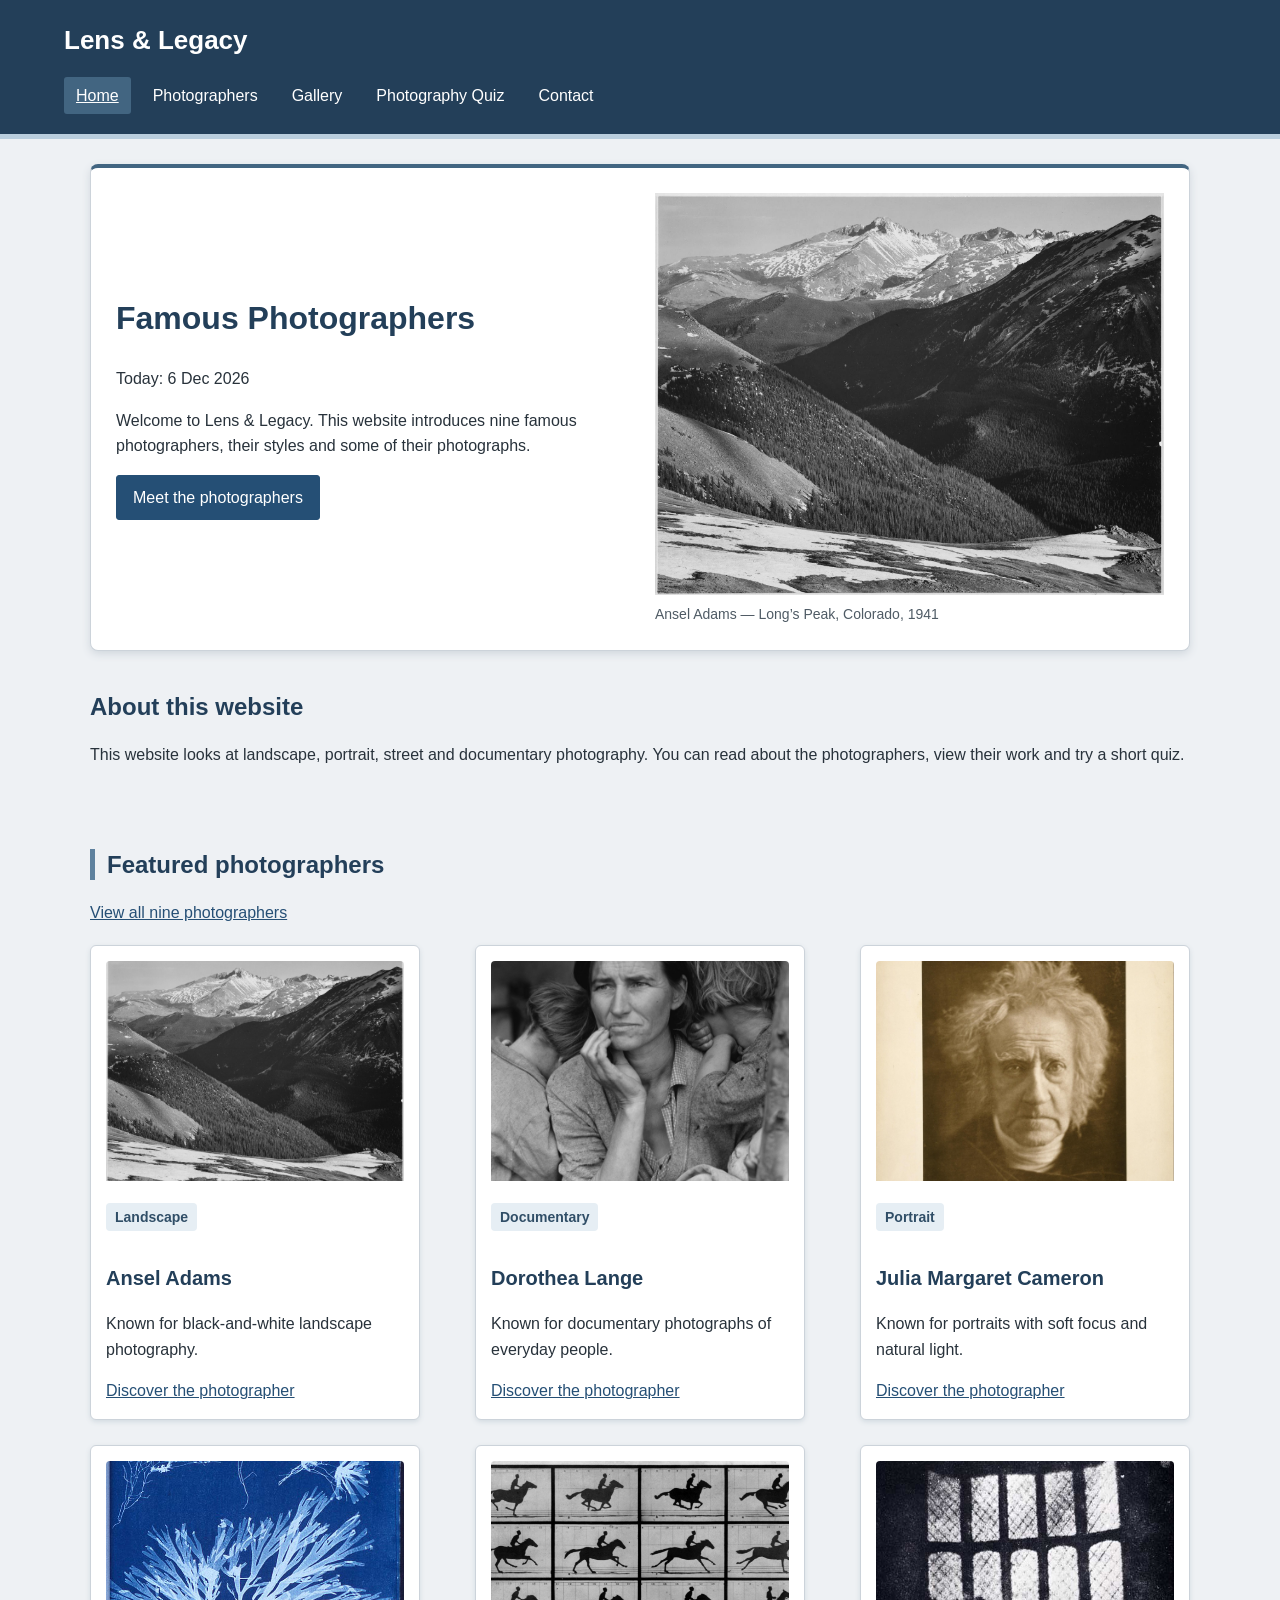
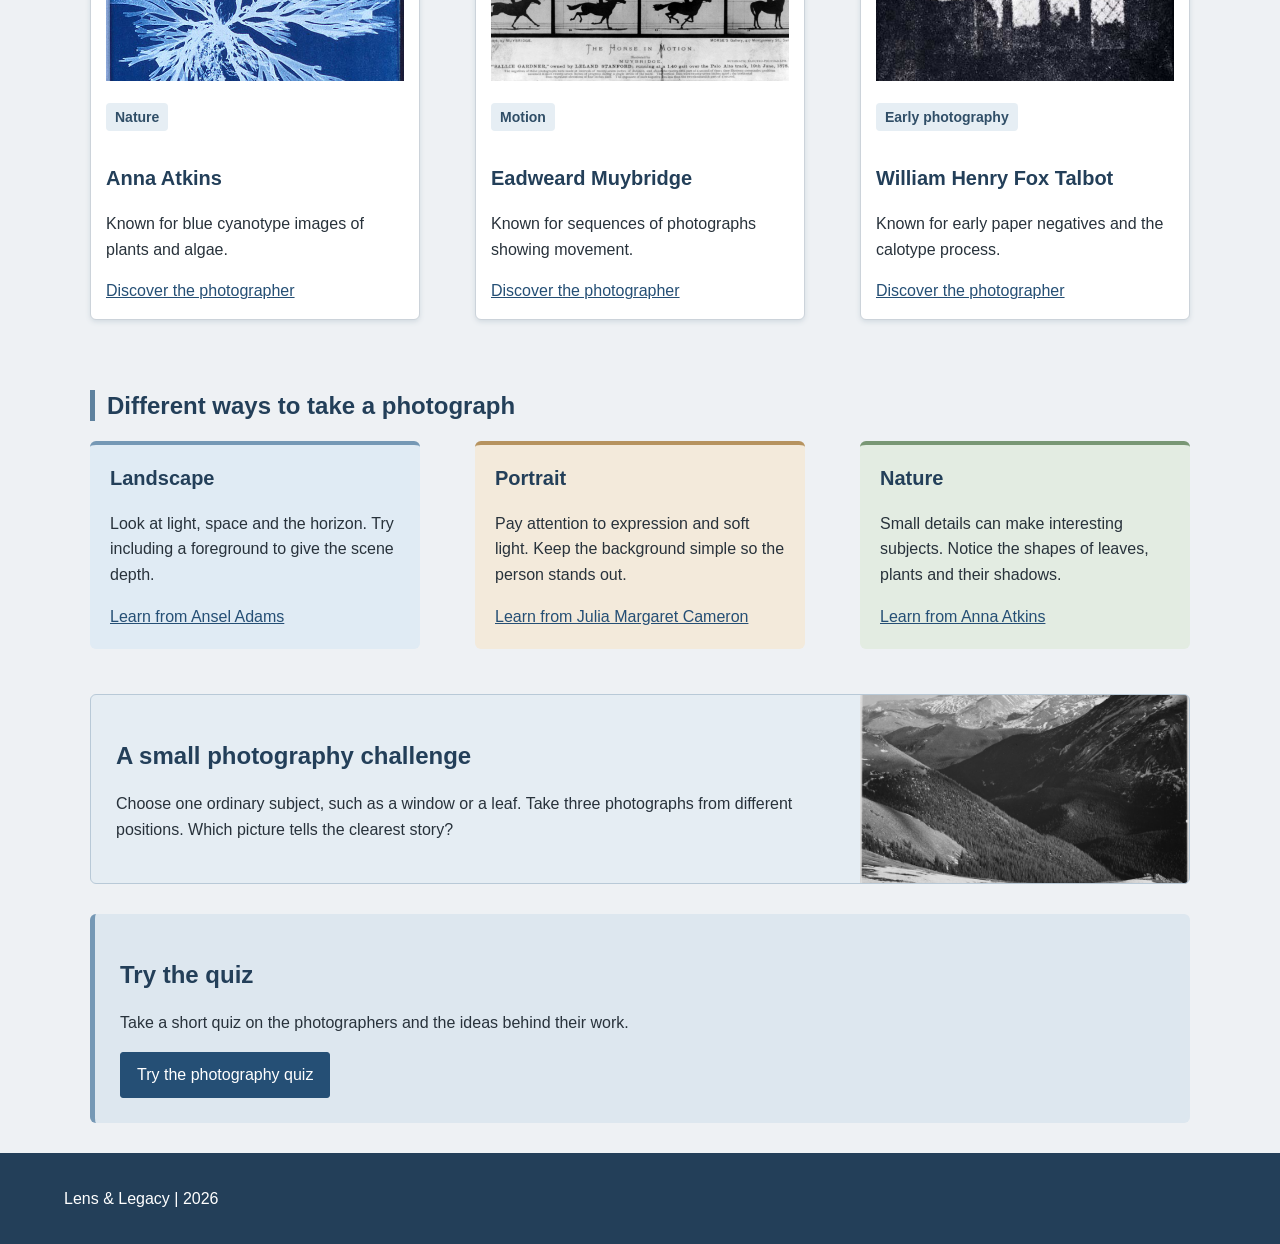
==== commit 6ce819b6: "Expand photographer collection and improve coursework styles" ====
--- a/index.html
+++ b/index.html
@@ -5,7 +5,7 @@
 <head>
   <meta charset="UTF-8">
   <meta name="viewport" content="width=device-width, initial-scale=1.0">
-  <meta name="description" content="Discover six influential photographers, explore their work and learn to look more closely with Lens and Legacy.">
+  <meta name="description" content="Discover nine influential photographers, explore their work and learn to look more closely with Lens and Legacy.">
   <title>Home | Lens &amp; Legacy</title>
   <link rel="icon" href="images/favicon.png" type="image/png">
   <link rel="stylesheet" href="css/styles.css">
@@ -20,12 +20,13 @@
   <nav id="navigation" aria-label="Main navigation"><a href="index.html" class="active" aria-current="page">Home</a><a href="photographers.html">Photographers</a><a href="gallery.html">Gallery</a><a href="quiz.html">Photography Quiz</a><a href="contact.html">Contact</a></nav>
 </header>
 <!-- Main content assigned to: Xu Jiale. -->
+<!-- 首页内容和精选图片 -->
 <main id="main">
 <section class="hero wrap">
   <div class="hero-copy">
     <h1>Famous Photographers</h1>
     <p>Today: <span id="current-date"></span></p>
-    <p>Welcome to Lens &amp; Legacy. This website introduces six famous photographers, their styles and some of their photographs.</p>
+    <p>Welcome to Lens &amp; Legacy. This website introduces nine famous photographers, their styles and some of their photographs.</p>
     <a class="button" href="photographers.html">Meet the photographers</a>
   </div>
   <figure>
@@ -43,7 +44,7 @@
 <div>
 
 <h2>Featured photographers</h2>
-</div><a class="text-link" href="photographers.html">View all six photographers</a>
+</div><a class="text-link" href="photographers.html">View all nine photographers</a>
 </div>
 <div class="feature-grid"><a class="feature-card" href="photographers.html#adams">
 <div class="image-frame"><img src="images/adams.jpg" alt="Dark forested hills beneath the distant mountains of Rocky Mountain National Park" loading="lazy">
@@ -61,8 +62,33 @@
 <p class="eyebrow">Portrait</p>
 <h3>Julia Margaret Cameron</h3>
 <p>Known for portraits with soft focus and natural light.</p><span class="card-link">Discover the photographer</span></a>
+<a class="feature-card" href="photographers.html#atkins">
+  <div class="image-frame"><img src="images/atkins.jpg" alt="White branching algae shapes on a blue cyanotype background" loading="lazy"></div>
+  <p class="eyebrow">Nature</p><h3>Anna Atkins</h3>
+  <p>Known for blue cyanotype images of plants and algae.</p><span class="card-link">Discover the photographer</span>
+</a>
+<a class="feature-card" href="photographers.html#muybridge">
+  <div class="image-frame"><img src="images/muybridge.jpg" alt="A sequence of small photographs showing the successive positions of a galloping horse" loading="lazy"></div>
+  <p class="eyebrow">Motion</p><h3>Eadweard Muybridge</h3>
+  <p>Known for sequences of photographs showing movement.</p><span class="card-link">Discover the photographer</span>
+</a>
+<a class="feature-card" href="photographers.html#talbot">
+  <div class="image-frame"><img src="images/talbot.jpg" alt="A print showing the geometric panes of a latticed window at Lacock Abbey" loading="lazy"></div>
+  <p class="eyebrow">Early photography</p><h3>William Henry Fox Talbot</h3>
+  <p>Known for early paper negatives and the calotype process.</p><span class="card-link">Discover the photographer</span>
+</a>
 </div>
 </section>
+<!-- 简单的分类卡片，使用不同的底色和边框 -->
+<section class="wrap section">
+  <h2>Different ways to take a photograph</h2>
+  <div class="style-cards">
+    <article class="style-card blue-card"><h3>Landscape</h3><p>Look at light, space and the horizon. Try including a foreground to give the scene depth.</p><a href="photographers.html#adams">Learn from Ansel Adams</a></article>
+    <article class="style-card warm-card"><h3>Portrait</h3><p>Pay attention to expression and soft light. Keep the background simple so the person stands out.</p><a href="photographers.html#cameron">Learn from Julia Margaret Cameron</a></article>
+    <article class="style-card green-card"><h3>Nature</h3><p>Small details can make interesting subjects. Notice the shapes of leaves, plants and their shadows.</p><a href="photographers.html#atkins">Learn from Anna Atkins</a></article>
+  </div>
+</section>
+<section class="photo-tip wrap"><h2>A small photography challenge</h2><p>Choose one ordinary subject, such as a window or a leaf. Take three photographs from different positions. Which picture tells the clearest story?</p></section>
 <section class="learning-banner wrap">
 <div>
 
--- a/css/styles.css
+++ b/css/styles.css
@@ -3,6 +3,7 @@
 * {
     box-sizing: border-box;
 }
+/* 整个网站的字体和底色 */
 body {
     margin: 0;
     font-family: Arial, sans-serif;
@@ -200,6 +201,7 @@
 .profiles {
     padding-bottom: 25px;
 }
+/* 摄影家图片和文字左右排列 */
 .profile {
     display: flex;
     gap: 25px;
@@ -448,6 +450,7 @@
 }
 /* Shared phone layout assigned to: Xu Jiale
    Each page owner checks their own page at small screen sizes. */
+/* 手机屏幕较窄时，改成上下排列 */
 @media (max-width: 700px) {
     .hero, .profile, .quiz-layout, .contact-layout {
         flex-direction: column;
@@ -465,3 +468,190 @@
         font-size: 28px;
     }
 }
+
+/* Assigned to: Xu Jiale - extra home and profile styles. */
+/* 卡片圆角、阴影和简单的悬停效果 */
+.site-header {
+    border-bottom: 5px solid #b9cddd;
+}
+.hero {
+    border-radius: 8px;
+    border-top: 4px solid #426581;
+    box-shadow: 0 3px 8px #d0d7dd;
+}
+.hero h1 {
+    margin-top: 0;
+}
+.section h2, .page-intro h1 {
+    border-left: 5px solid #5e819e;
+    padding-left: 12px;
+}
+.feature-grid {
+    justify-content: space-between;
+    row-gap: 25px;
+    margin-top: 20px;
+}
+.feature-card {
+    border-radius: 6px;
+    box-shadow: 0 2px 5px #d3dbe1;
+    transition: box-shadow 0.3s;
+}
+.feature-card:hover {
+    box-shadow: 0 5px 12px #b4c3ce;
+}
+.image-frame {
+    overflow: hidden;
+    border-radius: 4px;
+}
+.feature-card img {
+    transition: transform 0.3s;
+}
+.feature-card:hover img {
+    transform: scale(1.04);
+}
+.eyebrow {
+    display: inline-block;
+    padding: 3px 9px;
+    border-radius: 4px;
+    background: #e6eef4;
+    color: #304e67;
+}
+.profile {
+    border-radius: 6px;
+    border-left: 5px solid #7598b5;
+}
+/* 相邻的人物介绍使用不同底色 */
+.profile:nth-child(even) {
+    background: #f8fafb;
+    border-left-color: #8aa48c;
+}
+.profile figure img {
+    border: 5px solid white;
+    box-shadow: 0 2px 5px #c8d1d8;
+}
+.story-details {
+    background: #edf3f7;
+    padding: 15px;
+    border-radius: 4px;
+}
+.photographer-list {
+    gap: 8px;
+    margin: 24px 0;
+    padding: 15px;
+    background: #dfe9f0;
+    border-radius: 5px;
+}
+.photographer-list a {
+    background: white;
+    color: #254f75;
+    border: 1px solid #b8c9d7;
+}
+.photographer-list a:hover {
+    background: #254f75;
+    color: white;
+}
+.style-cards {
+    display: flex;
+    flex-wrap: wrap;
+    justify-content: space-between;
+    gap: 20px;
+}
+.style-card {
+    width: 30%;
+    padding: 20px;
+    border-radius: 6px;
+    border-top: 4px solid #7598b5;
+}
+.style-card h3 {
+    margin-top: 0;
+}
+.blue-card {
+    background: #e0ebf4;
+}
+.warm-card {
+    background: #f3eadb;
+    border-top-color: #b6935f;
+}
+.green-card {
+    background: #e3ece2;
+    border-top-color: #799775;
+}
+/* 背景图片只放在右边，文字放在左边 */
+.photo-tip {
+    padding: 25px;
+    margin-top: 20px;
+    margin-bottom: 30px;
+    border: 1px solid #b8c9d7;
+    border-radius: 6px;
+    background-color: #e5edf3;
+    background-image: url('../images/adams.jpg');
+    background-repeat: no-repeat;
+    background-position: right center;
+    background-size: 30% auto;
+}
+.photo-tip h2, .photo-tip p {
+    max-width: 65%;
+}
+.learning-banner {
+    border-radius: 6px;
+    border-left: 5px solid #7598b5;
+}
+.button, .secondary-button, nav a {
+    transition: background-color 0.2s;
+}
+
+/* Assigned to: Yang Angran - gallery image and filter styles. */
+.gallery-grid {
+    justify-content: space-between;
+}
+.gallery-item {
+    border-radius: 6px;
+    border-bottom: 4px solid #7598b5;
+}
+.gallery-item:nth-child(even) {
+    border-bottom-color: #8aa48c;
+}
+.gallery-open img {
+    transition: opacity 0.3s;
+}
+.gallery-open:hover img {
+    opacity: 0.8;
+}
+.filter-button {
+    border-radius: 5px;
+    transition: background-color 0.2s;
+}
+
+/* Assigned to: Wei Junze - quiz answer styles. */
+fieldset {
+    border-radius: 6px;
+}
+.answer-option {
+    padding: 8px;
+    border-radius: 3px;
+}
+.answer-option:hover {
+    background: #e5edf3;
+}
+
+/* Assigned to: Gao Qianchen - contact input styles. */
+input[type=text]:focus, input[type=email]:focus, textarea:focus, select:focus {
+    background: #f4f8fc;
+    border-color: #254f75;
+}
+
+/* Shared small-screen styles assigned to: Xu Jiale. */
+@media (max-width: 700px) {
+    .style-cards {
+        flex-direction: column;
+    }
+    .style-card {
+        width: 100%;
+    }
+    .photo-tip {
+        background-image: none;
+    }
+    .photo-tip h2, .photo-tip p {
+        max-width: 100%;
+    }
+}
